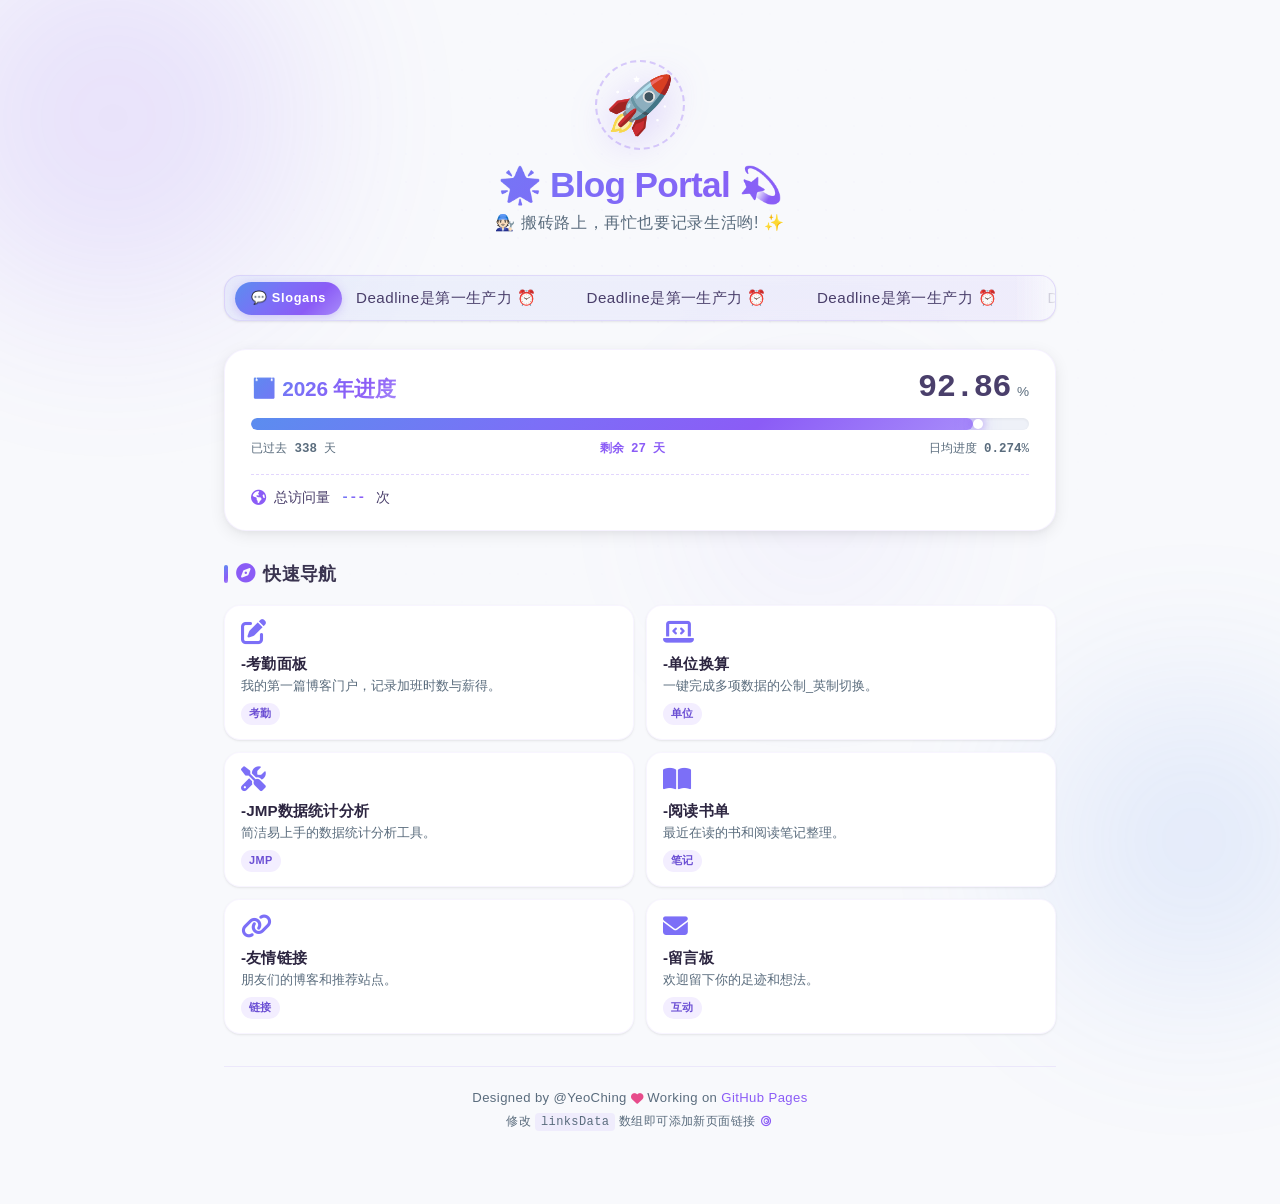
==== index.html @ 74955157 "更新 index.html" ====
<!DOCTYPE html>
<html lang="zh-CN">
<head>
    <meta charset="UTF-8">
    <meta name="viewport" content="width=device-width, initial-scale=1.0">
    <title>博客门户 - 打工人导航站</title>

    <!-- Font Awesome 6 -->
    <link rel="stylesheet" href="https://cdnjs.cloudflare.com/ajax/libs/font-awesome/6.5.1/css/all.min.css">

    <style>
        :root {
            --bg: #f8f9fc;
            --card-bg: #ffffff;
            --text: #2c3e50;
            --text-secondary: #5a6c7d;
            --blue: #5b8def;
            --purple: #8b5cf6;
            --blue-light: #e8f0fe;
            --purple-light: #f3eeff;
            --gradient: linear-gradient(135deg, #5b8def 0%, #7c6ff7 40%, #8b5cf6 70%, #a78bfa 100%);
            --gradient-h: linear-gradient(135deg, #4a7de0 0%, #6b5ef0 40%, #7b4de8 70%, #9370e8 100%);
            --gradient-subtle: linear-gradient(135deg, rgba(91, 141, 239, 0.08) 0%, rgba(139, 92, 246, 0.08) 100%);
            --shadow-sm: 0 1px 3px rgba(0, 0, 0, 0.06), 0 1px 2px rgba(0, 0, 0, 0.04);
            --shadow-md: 0 4px 16px rgba(0, 0, 0, 0.08), 0 2px 6px rgba(0, 0, 0, 0.04);
            --shadow-lg: 0 12px 32px rgba(0, 0, 0, 0.10), 0 4px 12px rgba(0, 0, 0, 0.05);
            --shadow-glow: 0 0 30px rgba(139, 92, 246, 0.25), 0 0 60px rgba(91, 141, 239, 0.12);
            --radius-sm: 10px;
            --radius: 16px;
            --radius-lg: 22px;
            --transition: 0.3s cubic-bezier(0.4, 0, 0.2, 1);
            --font-mono: 'SF Mono', 'Cascadia Code', 'Consolas', 'Monaco', 'Menlo', monospace;
        }

        * {
            margin: 0;
            padding: 0;
            box-sizing: border-box;
        }

        body {
            font-family: 'Inter', 'PingFang SC', 'Microsoft YaHei', 'Noto Sans SC', -apple-system, sans-serif;
            background: var(--bg);
            color: var(--text);
            line-height: 1.6;
            min-height: 100vh;
            overflow-x: hidden;
            position: relative;
            -webkit-font-smoothing: antialiased;
            -moz-osx-font-smoothing: grayscale;
        }

        /* 背景层 (保持不变) */
        .bg-grid {
            position: fixed;
            top: 0;
            left: 0;
            width: 100%;
            height: 100%;
            pointer-events: none;
            z-index: 0;
            opacity: 0.35;
            background-image:
                radial-gradient(circle, rgba(139, 92, 246, 0.06) 1px, transparent 1px);
            background-size: 28px 28px;
            mask-image: radial-gradient(ellipse 65% 55% at 50% 35%, black 30%, transparent 70%);
            -webkit-mask-image: radial-gradient(ellipse 65% 55% at 50% 35%, black 30%, transparent 70%);
        }
        .bg-orb {
            position: fixed;
            border-radius: 50%;
            pointer-events: none;
            z-index: 0;
            filter: blur(90px);
            opacity: 0.14;
            animation: orbFloat 14s ease-in-out infinite;
        }
        .bg-orb.orb-1 { width: 380px; height: 380px; background: #8b5cf6; top: -8%; left: -6%; animation-delay: 0s; animation-duration: 16s; }
        .bg-orb.orb-2 { width: 300px; height: 300px; background: #5b8def; bottom: -10%; right: -5%; animation-delay: -5s; animation-duration: 18s; }
        .bg-orb.orb-3 { width: 220px; height: 220px; background: #a78bfa; top: 45%; left: 55%; animation-delay: -9s; animation-duration: 13s; opacity: 0.09; }
        @keyframes orbFloat {
            0%, 100% { transform: translate(0, 0) scale(1); }
            25% { transform: translate(40px, -30px) scale(1.12); }
            50% { transform: translate(-20px, 25px) scale(0.92); }
            75% { transform: translate(-35px, -15px) scale(1.08); }
        }
        .floating-dots { position: fixed; top: 0; left: 0; width: 100%; height: 100%; pointer-events: none; z-index: 0; }
        .floating-dots .dot { position: absolute; border-radius: 50%; background: var(--purple); animation: dotDrift 20s linear infinite; opacity: 0; }
        .dot:nth-child(1) { width: 5px; height: 5px; left: 10%; top: 20%; animation-delay: 0s; animation-duration: 22s; background: #8b5cf6; }
        .dot:nth-child(2) { width: 3px; height: 3px; left: 25%; top: 60%; animation-delay: -5s; animation-duration: 19s; background: #5b8def; }
        .dot:nth-child(3) { width: 4px; height: 4px; left: 55%; top: 15%; animation-delay: -10s; animation-duration: 24s; background: #7c6ff7; }
        .dot:nth-child(4) { width: 6px; height: 6px; left: 70%; top: 70%; animation-delay: -3s; animation-duration: 21s; background: #a78bfa; }
        .dot:nth-child(5) { width: 3px; height: 3px; left: 40%; top: 35%; animation-delay: -14s; animation-duration: 26s; background: #5b8def; }
        .dot:nth-child(6) { width: 4px; height: 4px; left: 85%; top: 40%; animation-delay: -8s; animation-duration: 18s; background: #8b5cf6; }
        @keyframes dotDrift {
            0% { transform: translate(0, 0) scale(0); opacity: 0; }
            5% { opacity: 0.8; transform: translate(15px, -30px) scale(1); }
            15% { opacity: 1; transform: translate(50px, -80px) scale(1.4); }
            30% { opacity: 0.5; transform: translate(120px, -50px) scale(0.7); }
            50% { opacity: 0.15; transform: translate(80px, 30px) scale(0.3); }
            70% { opacity: 0; transform: translate(-30px, 60px) scale(0); }
            100% { transform: translate(0, 0) scale(0); opacity: 0; }
        }

        .main-container { position: relative; z-index: 1; max-width: 880px; margin: 0 auto; padding: 20px 24px 50px; }

        /* 头部 */
        .header { text-align: center; padding: 40px 20px 24px; position: relative; }
        .logo-wrap { display: inline-block; position: relative; margin-bottom: 14px; }
        .logo-emoji { font-size: 56px; display: block; animation: logoBounce 3s ease-in-out infinite; filter: drop-shadow(0 8px 20px rgba(139, 92, 246, 0.3)); cursor: default; user-select: none; }
        @keyframes logoBounce { 0%, 100% { transform: translateY(0); } 30% { transform: translateY(-14px); } 50% { transform: translateY(0); } 70% { transform: translateY(-7px); } 85% { transform: translateY(0); } }
        .logo-ring { position: absolute; top: 50%; left: 50%; transform: translate(-50%, -50%); width: 90px; height: 90px; border-radius: 50%; border: 2px dashed rgba(139, 92, 246, 0.3); animation: ringSpin 20s linear infinite; pointer-events: none; }
        @keyframes ringSpin { to { transform: translate(-50%, -50%) rotate(360deg); } }
        .site-title { font-size: 2.2rem; font-weight: 800; letter-spacing: -0.02em; background: var(--gradient); -webkit-background-clip: text; background-clip: text; -webkit-text-fill-color: transparent; margin-bottom: 4px; line-height: 1.2; }
        .site-subtitle { font-size: 1rem; color: var(--text-secondary); font-weight: 400; letter-spacing: 0.04em; }

        /* 滚动标语 */
        .marquee-banner { margin: 16px 0 28px; background: var(--gradient-subtle); border: 1px solid rgba(139, 92, 246, 0.15); border-radius: var(--radius); overflow: hidden; position: relative; height: 46px; display: flex; align-items: center; box-shadow: var(--shadow-sm); backdrop-filter: blur(4px); -webkit-backdrop-filter: blur(4px); }
        .marquee-label { flex-shrink: 0; background: var(--gradient); color: #fff; font-weight: 700; font-size: 0.8rem; padding: 6px 16px; border-radius: 20px; margin-left: 10px; letter-spacing: 0.05em; z-index: 2; white-space: nowrap; box-shadow: 0 2px 10px rgba(139, 92, 246, 0.3); }
        .marquee-track { flex: 1; overflow: hidden; position: relative; height: 100%; display: flex; align-items: center; margin-left: 14px; }
        .marquee-content { display: flex; white-space: nowrap; animation: marqueeScroll linear infinite; will-change: transform; font-weight: 500; color: #4a3f6b; font-size: 0.95rem; letter-spacing: 0.03em; padding-right: 40px; }
        .marquee-content span { display: inline-block; padding-right: 50px; }
        @keyframes marqueeScroll { 0% { transform: translateX(0); } 100% { transform: translateX(-50%); } }
        .marquee-track::after { content: ''; position: absolute; right: 0; top: 0; height: 100%; width: 40px; background: linear-gradient(to right, transparent, rgba(248, 249, 252, 0.9)); pointer-events: none; z-index: 1; }

        /* 进度条区域 */
        .progress-section { background: var(--card-bg); border-radius: var(--radius-lg); padding: 22px 26px; margin-bottom: 28px; box-shadow: var(--shadow-md); position: relative; overflow: hidden; border: 1px solid rgba(139, 92, 246, 0.08); transition: var(--transition); }
        .progress-section:hover { box-shadow: var(--shadow-lg), var(--shadow-glow); border-color: rgba(139, 92, 246, 0.2); }
        .progress-header { display: flex; justify-content: space-between; align-items: baseline; margin-bottom: 12px; flex-wrap: wrap; gap: 8px; }
        .progress-year { font-weight: 800; font-size: 1.3rem; background: var(--gradient); -webkit-background-clip: text; background-clip: text; -webkit-text-fill-color: transparent; letter-spacing: -0.01em; }
        .progress-stats { display: flex; align-items: baseline; gap: 6px; }
        .progress-percent { font-family: var(--font-mono); font-size: 2rem; font-weight: 700; color: #4a3f6b; letter-spacing: -0.02em; line-height: 1; }
        .progress-percent-sub { font-size: 0.85rem; color: var(--text-secondary); font-weight: 500; }
        .progress-bar-outer { width: 100%; height: 12px; background: #eef1f8; border-radius: 20px; overflow: hidden; position: relative; box-shadow: inset 0 1px 3px rgba(0, 0, 0, 0.06); }
        .progress-bar-inner { height: 100%; background: var(--gradient); border-radius: 20px; position: relative; transition: width 1.2s cubic-bezier(0.25, 0.8, 0.25, 1.2); box-shadow: 0 0 14px rgba(139, 92, 246, 0.35), 0 0 6px rgba(91, 141, 239, 0.25); }
        .progress-bar-inner::after { content: ''; position: absolute; top: 0; left: -60px; width: 50px; height: 100%; background: linear-gradient(90deg, transparent 0%, rgba(255,255,255,0.55) 40%, rgba(255,255,255,0.8) 50%, rgba(255,255,255,0.55) 60%, transparent 100%); animation: shimmer 2.4s ease-in-out infinite; border-radius: 20px; }
        @keyframes shimmer { 0% { left: -60px; } 100% { left: calc(100% + 20px); } }
        .progress-bar-outer::before { content: ''; position: absolute; top: 50%; transform: translateY(-50%); width: 10px; height: 10px; background: #fff; border-radius: 50%; z-index: 2; box-shadow: 0 0 10px rgba(139,92,246,0.7), 0 0 20px rgba(139,92,246,0.4); animation: dotPulse 2s ease-in-out infinite; left: var(--progress-pos, 32%); transition: left 1.2s cubic-bezier(0.25,0.8,0.25,1.2); }
        @keyframes dotPulse { 0%,100% { box-shadow: 0 0 10px rgba(139,92,246,0.6), 0 0 20px rgba(139,92,246,0.3); } 50% { box-shadow: 0 0 18px rgba(139,92,246,0.9), 0 0 35px rgba(91,141,239,0.55), 0 0 50px rgba(139,92,246,0.3); } }
        .progress-info { margin-top: 10px; display: flex; justify-content: space-between; font-size: 0.8rem; color: var(--text-secondary); flex-wrap: wrap; gap: 4px; }
        .progress-info span { font-family: var(--font-mono); font-size: 0.78rem; }
        .days-remaining { color: #8b5cf6; font-weight: 600; }

        /* 全局访问量显示 */
        .global-visits {
            margin-top: 14px;
            padding-top: 12px;
            border-top: 1px dashed rgba(139, 92, 246, 0.25);
            display: flex;
            align-items: center;
            gap: 8px;
            font-size: 0.85rem;
            color: #4a3f6b;
            font-weight: 500;
        }
        .global-visits i {
            color: #8b5cf6;
            font-size: 0.95rem;
        }
        .visits-number {
            font-family: var(--font-mono);
            font-weight: 700;
            background: var(--gradient);
            -webkit-background-clip: text;
            background-clip: text;
            -webkit-text-fill-color: transparent;
            margin: 0 3px;
        }

        /* 卡片网格 */
        .section-title { font-weight: 700; font-size: 1.15rem; margin-bottom: 16px; color: #3a3450; display: flex; align-items: center; gap: 8px; letter-spacing: 0.02em; }
        .section-title::before { content: ''; display: inline-block; width: 4px; height: 18px; background: var(--gradient); border-radius: 4px; }
        .section-title i { font-size: 1.05em; color: #8b5cf6; vertical-align: middle; transition: color 0.3s ease; }
        .cards-grid { display: grid; grid-template-columns: repeat(2, 1fr); gap: 12px; margin-bottom: 32px; }
        .link-card { display: block; background: var(--card-bg); border-radius: var(--radius); padding: 14px 16px; text-decoration: none; color: var(--text); box-shadow: var(--shadow-sm); border: 1px solid rgba(139, 92, 246, 0.06); transition: var(--transition); position: relative; overflow: hidden; cursor: pointer; -webkit-tap-highlight-color: transparent; outline: none; }
        .link-card::before { content: ''; position: absolute; top: 0; left: 0; right: 0; height: 3px; background: var(--gradient); opacity: 0; transition: opacity 0.35s ease; border-radius: 0 0 3px 3px; }
        .link-card:hover, .link-card:focus-visible { transform: translateY(-4px); box-shadow: var(--shadow-lg), 0 0 25px rgba(139, 92, 246, 0.12); border-color: rgba(139, 92, 246, 0.25); text-decoration: none; color: var(--text); }
        .link-card:hover::before, .link-card:focus-visible::before { opacity: 1; }
        .link-card:active { transform: scale(0.98); transition: 0.15s ease; }
        .card-icon { font-size: 1.55rem; margin-bottom: 8px; display: inline-block; transition: transform 0.3s ease, color 0.3s ease; transform-origin: center center; line-height: 1; color: #7c6ff7; }
        .link-card:hover .card-icon { transform: scale(1.08); color: #8b5cf6; }
        .link-card:active .card-icon { transform: scale(0.96); }
        .card-title { font-weight: 700; font-size: 0.95rem; margin-bottom: 4px; letter-spacing: 0.01em; color: #2c2540; line-height: 1.3; }
        .card-desc { font-size: 0.8rem; color: var(--text-secondary); line-height: 1.4; }
        .card-tag { display: inline-block; font-size: 0.68rem; font-weight: 600; padding: 2px 8px; border-radius: 20px; margin-top: 8px; letter-spacing: 0.04em; background: var(--purple-light); color: #6b4fd4; transition: var(--transition); }
        .link-card:hover .card-tag { background: #e8dffa; color: #5639c0; }
        .card-arrow { position: absolute; top: 12px; right: 12px; font-size: 1rem; opacity: 0; transform: translateX(-6px); transition: var(--transition); color: #8b5cf6; pointer-events: none; }
        .link-card:hover .card-arrow { opacity: 1; transform: translateX(0); }

        .add-link-hint { background: var(--gradient-subtle); border: 2px dashed rgba(139, 92, 246, 0.25); border-radius: var(--radius); padding: 20px 18px; text-align: center; color: var(--text-secondary); font-size: 0.9rem; display: flex; flex-direction: column; align-items: center; justify-content: center; gap: 8px; min-height: 140px; cursor: default; transition: var(--transition); }
        .add-link-hint:hover { border-color: rgba(139, 92, 246, 0.45); background: rgba(139, 92, 246, 0.04); }
        .add-link-hint .hint-icon { font-size: 2rem; color: #8b5cf6; opacity: 0.55; transition: opacity 0.3s ease; }
        .add-link-hint:hover .hint-icon { opacity: 0.8; }
        .add-link-hint code { background: rgba(139, 92, 246, 0.1); padding: 3px 8px; border-radius: 6px; font-size: 0.78rem; font-family: var(--font-mono); color: #6b4fd4; }

        .footer { text-align: center; padding: 20px; color: var(--text-secondary); font-size: 0.82rem; letter-spacing: 0.03em; border-top: 1px solid rgba(139, 92, 246, 0.1); margin-top: 10px; }
        .footer .heart { color: #e74c8b; display: inline-block; animation: heartBeat 1.5s ease-in-out infinite; }
        .footer .heart i { font-size: 0.95em; vertical-align: -0.05em; }
        @keyframes heartBeat { 0%,100% { transform: scale(1); } 15% { transform: scale(1.25); } 30% { transform: scale(1); } 45% { transform: scale(1.18); } 60% { transform: scale(1); } }
        .footer a { color: #8b5cf6; text-decoration: none; font-weight: 500; transition: var(--transition); }
        .footer a:hover { color: #5b8def; text-decoration: underline; }
        .footer .footer-hint-icon { color: #8b5cf6; font-size: 0.85em; margin: 0 2px; vertical-align: -0.05em; }

        @media (max-width: 640px) {
            .main-container { padding: 12px 14px 36px; }
            .header { padding: 24px 10px 16px; }
            .site-title { font-size: 1.6rem; }
            .site-subtitle { font-size: 0.85rem; }
            .logo-emoji { font-size: 42px; }
            .logo-ring { width: 66px; height: 66px; }
            .cards-grid { grid-template-columns: repeat(2, 1fr); gap: 8px; }
            .link-card { padding: 12px 10px; }
            .card-icon { font-size: 1.4rem; }
            .card-title { font-size: 0.88rem; }
            .card-desc { font-size: 0.76rem; }
            .card-arrow { top: 10px; right: 10px; }
            .progress-section { padding: 16px 14px; border-radius: var(--radius); }
            .progress-percent { font-size: 1.5rem; }
            .marquee-banner { height: 38px; margin: 10px 0 20px; border-radius: var(--radius-sm); }
            .marquee-label { font-size: 0.7rem; padding: 4px 10px; margin-left: 6px; }
            .marquee-content { font-size: 0.8rem; }
            .marquee-content span { padding-right: 30px; }
            .global-visits { font-size: 0.8rem; }
        }
        @media (max-width: 380px) {
            .progress-header { flex-direction: column; gap: 2px; }
            .progress-stats { align-self: flex-start; }
        }
        .link-card:focus-visible { outline: 3px solid rgba(139, 92, 246, 0.5); outline-offset: 3px; }
        @media print {
            .bg-grid, .bg-orb, .floating-dots, .marquee-banner, .progress-bar-outer::before, .progress-bar-inner::after { display: none !important; }
            body { background: #fff; }
            .link-card { break-inside: avoid; box-shadow: none; border: 1px solid #ddd; }
        }
    </style>
</head>
<body>
    <div class="bg-grid"></div>
    <div class="bg-orb orb-1"></div>
    <div class="bg-orb orb-2"></div>
    <div class="bg-orb orb-3"></div>
    <div class="floating-dots">
        <span class="dot"></span><span class="dot"></span><span class="dot"></span>
        <span class="dot"></span><span class="dot"></span><span class="dot"></span>
    </div>

    <div class="main-container">
        <header class="header">
            <div class="logo-wrap">
                <span class="logo-emoji" title="打工人门户">🚀</span>
                <div class="logo-ring"></div>
            </div>
            <h1 class="site-title">🌟 Blog Portal 💫</h1>
            <p class="site-subtitle">🧑🏻‍🔧 搬砖路上，再忙也要记录生活哟! ✨</p>
        </header>

        <div class="marquee-banner" id="marqueeBanner">
            <span class="marquee-label">💬 Slogans</span>
            <div class="marquee-track">
                <div class="marquee-content" id="marqueeContent"></div>
            </div>
        </div>

        <section class="progress-section" id="progressSection">
            <div class="progress-header">
                <span class="progress-year">📅 2026 年进度 </span>
                <div class="progress-stats">
                    <span class="progress-percent" id="progressPercent">--</span>
                    <span class="progress-percent-sub">%</span>
                </div>
            </div>
            <div class="progress-bar-outer" id="progressBarOuter">
                <div class="progress-bar-inner" id="progressBarInner" style="width: 0%;"></div>
            </div>
            <div class="progress-info">
                <span>已过去 <strong id="daysElapsed">--</strong> 天</span>
                <span class="days-remaining">剩余 <strong id="daysRemaining">--</strong> 天</span>
                <span>日均进度 <strong id="dailyAvg">--</strong>%</span>
            </div>
            <!-- 🌐 总访问量显示区域 -->
            <div class="global-visits">
                <i class="fa-solid fa-earth-americas"></i>
                <span>总访问量</span>
                <span class="visits-number" id="globalVisitsCount">---</span>
                <span>次</span>
            </div>
        </section>

        <section>
            <h2 class="section-title"><i class="fa-solid fa-compass"></i> 快速导航</h2>
            <div class="cards-grid" id="cardsGrid"></div>
        </section>

        <footer class="footer">
            <p>Designed by @YeoChing <span class="heart"><i class="fa-solid fa-heart"></i></span> Working on
                <a href="https://pages.github.com" target="_blank" rel="noopener">GitHub Pages</a>
            </p>
            <p style="font-size:0.75rem;margin-top:4px;">修改 <code style="background:rgba(139,92,246,0.08);padding:2px 6px;border-radius:4px;">linksData</code> 数组即可添加新页面链接 <i class="fa-solid fa-bullseye footer-hint-icon"></i></p>
        </footer>
    </div>

    <script>
        (function() {
            // ========== 全局总访问量计数器配置（使用 counterapi.dev） ==========
            const COUNTER_NAMESPACE = 'yeochin6.blog';  // 你的唯一命名空间
            const COUNTER_KEY = 'total_visits';         // 总访问量 key

            // ========== 链接数据 ==========
            const linksData = [
                { title: '-考勤面板', url: 'Over_Time.html', desc: '我的第一篇博客门户，记录加班时数与薪得。', icon: 'fa-solid fa-pen-to-square', tag: '考勤' },
                { title: '-单位换算', url: 'Unit_Trans.html', desc: '一键完成多项数据的公制_英制切换。', icon: 'fa-solid fa-laptop-code', tag: '单位' },
                { title: '-JMP数据统计分析', url: 'JMP_Pro.html', desc: '简洁易上手的数据统计分析工具。', icon: 'fa-solid fa-screwdriver-wrench', tag: 'JMP' },
                { title: '-阅读书单', url: 'reading.html', desc: '最近在读的书和阅读笔记整理。', icon: 'fa-solid fa-book-open', tag: '笔记' },
                { title: '-友情链接', url: 'friends.html', desc: '朋友们的博客和推荐站点。', icon: 'fa-solid fa-link', tag: '链接' },
                { title: '-留言板', url: 'guestbook.html', desc: '欢迎留下你的足迹和想法。', icon: 'fa-solid fa-envelope', tag: '互动' },
            ];

            const slogans = [
                '今天睡地板，明天当老板。',
                '拼一次，富三代，拼命才能不失败！💨',
                '想成功，先发疯，不顾一切向钱冲！🏃',
                '今日搬砖不狠，明天地位不稳 💪',
                '代码敲得响，工资涨得慢 📉 — 那也得敲！',
                '白天写Bug，晚上修Bug，第二天继续写Bug 🔄',
                '摸鱼是一种生活态度 🐟 但别被老板发现！',
                '只要我敲得够快，Bug就追不上我 ⚡',
                '打工人，打工魂，打工都是人上人 ✨',
                '生命不息，搬砖不止 🧱',
                '需求改了一百遍，我待需求如初恋 💔',
                '今天也是元气满满的打工人！☀️（骗自己的）',
                '咖啡续命，代码续梦 ☕',
                '我不是在写代码，我是在创造世界 🌍',
                ' Deadline是第一生产力 ⏰',
                '键盘敲烂，工资过万 💰（希望如此）',
                ' Git commit -m "又是打工的一天"',
                '世界上本没有Bug，写的人多了就有了 🐛',
                '卷不动了，开摆！🛋️ …算了还是再卷一会儿',
                ' Ctrl+C、Ctrl+V 高级工程师 📋',
                '我和成功之间，只差一个不报错的项目 🎯',
                '周一到周五：生存；周末：生活 🌈',
                '熬夜写代码的人，运气不会太差 🌙',
                '老板画的饼，我一口都吃不下 🥞',
                '需求评审一时爽，代码重构火葬场 🔥',
                '今天你debug了吗？🐞',
                '代码和人，有一个能跑就行 🏃',
                '打工人终将崛起！🚀',
            ];

            function getRandomSlogan() {
                const storageKey = 'blog_portal_last_slogan_index';
                const lastIndex = parseInt(localStorage.getItem(storageKey), 10);
                let newIndex;
                if (slogans.length === 1) {
                    newIndex = 0;
                } else {
                    do {
                        newIndex = Math.floor(Math.random() * slogans.length);
                    } while (newIndex === lastIndex && slogans.length > 1);
                }
                localStorage.setItem(storageKey, newIndex);
                return slogans[newIndex];
            }

            function renderMarquee() {
                const slogan = getRandomSlogan();
                const marqueeContent = document.getElementById('marqueeContent');
                const repeatCount = 8;
                const spans = [];
                for (let i = 0; i < repeatCount; i++) {
                    spans.push(`<span>${slogan}</span>`);
                }
                marqueeContent.innerHTML = spans.join('');
                const charCount = slogan.length;
                const baseSpeed = charCount * 1.8 + 15;
                marqueeContent.style.animationDuration = baseSpeed + 's';
            }

            function updateProgress() {
                const now = new Date();
                const year = now.getFullYear();
                const startOfYear = new Date(year, 0, 1);
                const endOfYear = new Date(year + 1, 0, 1);
                const totalMs = endOfYear - startOfYear;
                const elapsedMs = now - startOfYear;
                const progressPercent = Math.min(100, Math.max(0, (elapsedMs / totalMs) * 100));

                const isLeap = (year % 4 === 0 && year % 100 !== 0) || (year % 400 === 0);
                const totalDays = isLeap ? 366 : 365;
                const dayOfYear = Math.floor(elapsedMs / (1000 * 60 * 60 * 24));
                const daysRemaining = totalDays - dayOfYear;
                const dailyAvg = (100 / totalDays).toFixed(3);

                document.getElementById('progressPercent').textContent = progressPercent.toFixed(2);
                document.getElementById('daysElapsed').textContent = dayOfYear;
                document.getElementById('daysRemaining').textContent = daysRemaining;
                document.getElementById('dailyAvg').textContent = dailyAvg;

                const progressBarInner = document.getElementById('progressBarInner');
                setTimeout(() => { progressBarInner.style.width = progressPercent + '%'; }, 200);
                const progressBarOuter = document.getElementById('progressBarOuter');
                progressBarOuter.style.setProperty('--progress-pos', progressPercent + '%');
                document.querySelector('.progress-year').textContent = '📅 ' + year + ' 年进度 ';
            }

            // 获取并更新总访问量（通过 counterapi.dev）
            async function fetchGlobalVisits() {
                const countEl = document.getElementById('globalVisitsCount');
                try {
                    const response = await fetch(
                        `https://api.counterapi.dev/v1/${COUNTER_NAMESPACE}/${COUNTER_KEY}/up`
                    );
                    if (!response.ok) throw new Error('计数服务暂时不可用');
                    const data = await response.json();
                    if (data && data.value !== undefined) {
                        countEl.textContent = data.value.toLocaleString();
                    } else {
                        countEl.textContent = '---';
                    }
                } catch (error) {
                    console.warn('总访问量获取失败:', error);
                    countEl.textContent = '---';
                }
            }

            function renderCards() {
                const grid = document.getElementById('cardsGrid');
                if (linksData.length === 0) {
                    grid.innerHTML = `
                        <div class="add-link-hint">
                            <span class="hint-icon"><i class="fa-solid fa-clipboard-list"></i></span>
                            <span>还没有添加链接</span>
                            <span>在 <code>linksData</code> 数组中添加你的HTML页面吧！</span>
                        </div>`;
                    return;
                }
                const cardsHTML = linksData.map(link => {
                    const iconClass = link.icon || 'fa-solid fa-file';
                    const tagHTML = link.tag ? `<span class="card-tag">${link.tag}</span>` : '';
                    return `
                        <a href="${link.url}" class="link-card" title="跳转到：${link.title}">
                            <span class="card-arrow">→</span>
                            <span class="card-icon"><i class="${iconClass}"></i></span>
                            <div class="card-title">${link.title}</div>
                            <div class="card-desc">${link.desc || ''}</div>
                            ${tagHTML}
                        </a>`;
                }).join('');
                grid.innerHTML = cardsHTML;
            }

            function init() {
                renderMarquee();
                updateProgress();
                renderCards();
                fetchGlobalVisits();  // 启动总访问量计数
                setInterval(updateProgress, 60000);
            }

            if (document.readyState === 'loading') {
                document.addEventListener('DOMContentLoaded', init);
            } else {
                init();
            }

            console.log('%c🚀 打工人博客门户已就绪 %c| %c' + new Date().toLocaleString(),
                'font-size:1.2em;font-weight:bold;color:#8b5cf6;', '', 'color:#5a6c7d;');
            console.log('%c💡 提示：编辑 linksData 数组即可添加新的HTML链接', 'color:#5b8def;font-weight:500;');
        })();
    </script>
</body>
</html>
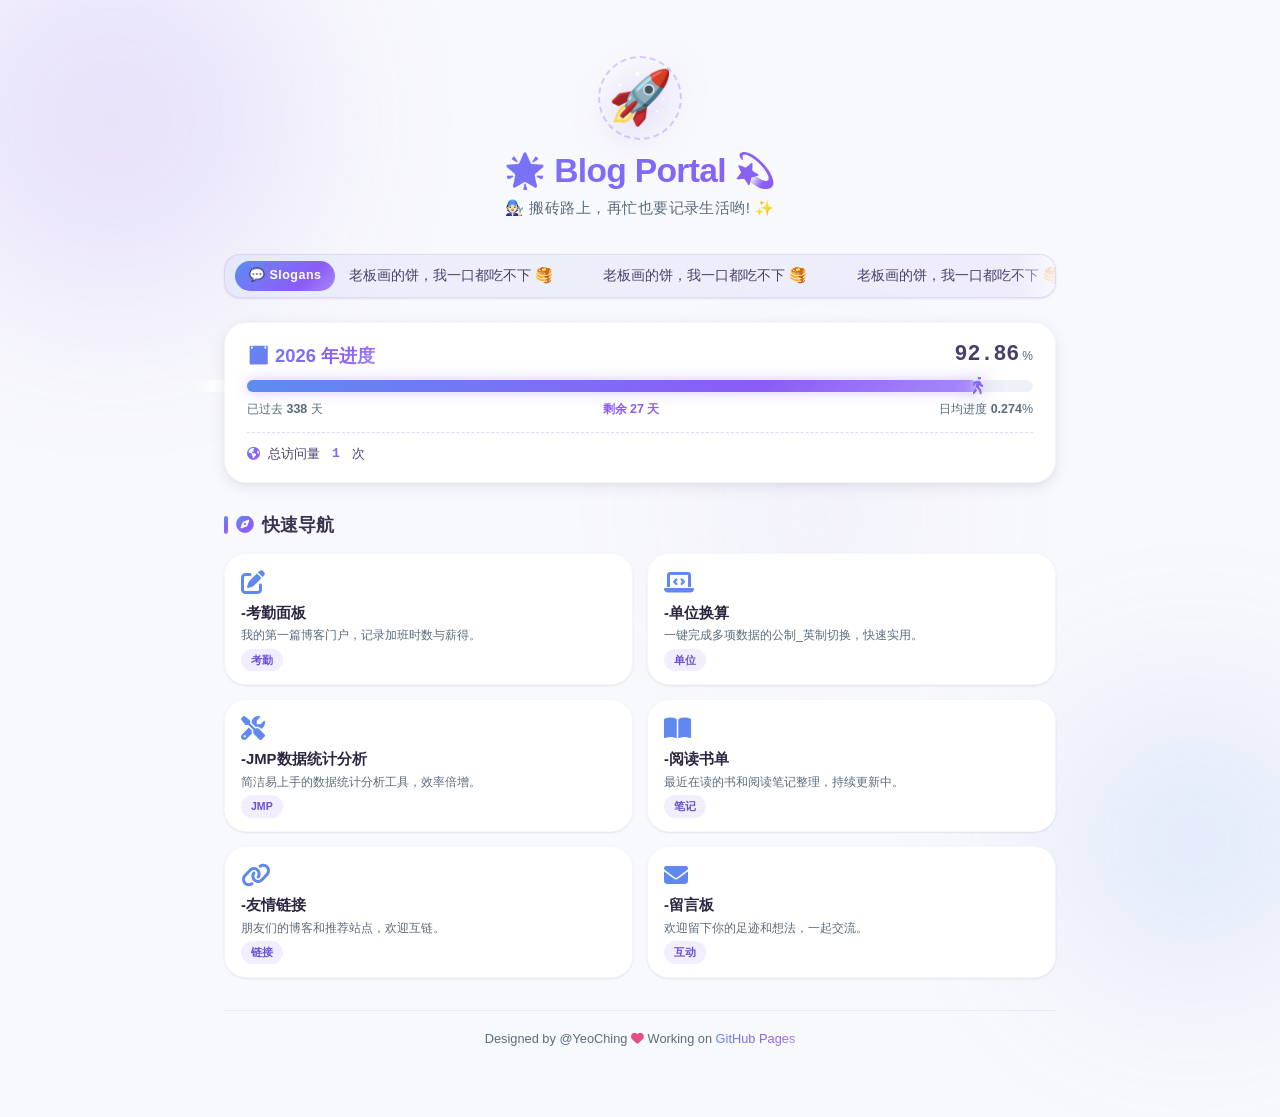
==== commit a846defa: "更新 index.html" ====
--- a/index.html
+++ b/index.html
@@ -2,10 +2,8 @@
 <html lang="zh-CN">
 <head>
     <meta charset="UTF-8">
-    <meta name="viewport" content="width=device-width, initial-scale=1.0">
-    <title>博客门户 - 打工人导航站</title>
-
-    <!-- Font Awesome 6 -->
+    <meta name="viewport" content="width=device-width, initial-scale=1.0, user-scalable=yes">
+    <title>博客门户 · 打工人导航站</title>
     <link rel="stylesheet" href="https://cdnjs.cloudflare.com/ajax/libs/font-awesome/6.5.1/css/all.min.css">
 
     <style>
@@ -47,10 +45,8 @@
             overflow-x: hidden;
             position: relative;
             -webkit-font-smoothing: antialiased;
-            -moz-osx-font-smoothing: grayscale;
-        }
-
-        /* 背景层 (保持不变) */
+        }
+
         .bg-grid {
             position: fixed;
             top: 0;
@@ -60,8 +56,7 @@
             pointer-events: none;
             z-index: 0;
             opacity: 0.35;
-            background-image:
-                radial-gradient(circle, rgba(139, 92, 246, 0.06) 1px, transparent 1px);
+            background-image: radial-gradient(circle, rgba(139, 92, 246, 0.06) 1px, transparent 1px);
             background-size: 28px 28px;
             mask-image: radial-gradient(ellipse 65% 55% at 50% 35%, black 30%, transparent 70%);
             -webkit-mask-image: radial-gradient(ellipse 65% 55% at 50% 35%, black 30%, transparent 70%);
@@ -75,88 +70,434 @@
             opacity: 0.14;
             animation: orbFloat 14s ease-in-out infinite;
         }
-        .bg-orb.orb-1 { width: 380px; height: 380px; background: #8b5cf6; top: -8%; left: -6%; animation-delay: 0s; animation-duration: 16s; }
-        .bg-orb.orb-2 { width: 300px; height: 300px; background: #5b8def; bottom: -10%; right: -5%; animation-delay: -5s; animation-duration: 18s; }
-        .bg-orb.orb-3 { width: 220px; height: 220px; background: #a78bfa; top: 45%; left: 55%; animation-delay: -9s; animation-duration: 13s; opacity: 0.09; }
+        .bg-orb.orb-1 {
+            width: 380px;
+            height: 380px;
+            background: #8b5cf6;
+            top: -8%;
+            left: -6%;
+            animation-delay: 0s;
+            animation-duration: 16s;
+        }
+        .bg-orb.orb-2 {
+            width: 300px;
+            height: 300px;
+            background: #5b8def;
+            bottom: -10%;
+            right: -5%;
+            animation-delay: -5s;
+            animation-duration: 18s;
+        }
+        .bg-orb.orb-3 {
+            width: 220px;
+            height: 220px;
+            background: #a78bfa;
+            top: 45%;
+            left: 55%;
+            animation-delay: -9s;
+            animation-duration: 13s;
+            opacity: 0.09;
+        }
         @keyframes orbFloat {
-            0%, 100% { transform: translate(0, 0) scale(1); }
-            25% { transform: translate(40px, -30px) scale(1.12); }
-            50% { transform: translate(-20px, 25px) scale(0.92); }
-            75% { transform: translate(-35px, -15px) scale(1.08); }
-        }
-        .floating-dots { position: fixed; top: 0; left: 0; width: 100%; height: 100%; pointer-events: none; z-index: 0; }
-        .floating-dots .dot { position: absolute; border-radius: 50%; background: var(--purple); animation: dotDrift 20s linear infinite; opacity: 0; }
-        .dot:nth-child(1) { width: 5px; height: 5px; left: 10%; top: 20%; animation-delay: 0s; animation-duration: 22s; background: #8b5cf6; }
-        .dot:nth-child(2) { width: 3px; height: 3px; left: 25%; top: 60%; animation-delay: -5s; animation-duration: 19s; background: #5b8def; }
-        .dot:nth-child(3) { width: 4px; height: 4px; left: 55%; top: 15%; animation-delay: -10s; animation-duration: 24s; background: #7c6ff7; }
-        .dot:nth-child(4) { width: 6px; height: 6px; left: 70%; top: 70%; animation-delay: -3s; animation-duration: 21s; background: #a78bfa; }
-        .dot:nth-child(5) { width: 3px; height: 3px; left: 40%; top: 35%; animation-delay: -14s; animation-duration: 26s; background: #5b8def; }
-        .dot:nth-child(6) { width: 4px; height: 4px; left: 85%; top: 40%; animation-delay: -8s; animation-duration: 18s; background: #8b5cf6; }
+            0%,
+            100% {
+                transform: translate(0, 0) scale(1);
+            }
+            25% {
+                transform: translate(40px, -30px) scale(1.12);
+            }
+            50% {
+                transform: translate(-20px, 25px) scale(0.92);
+            }
+            75% {
+                transform: translate(-35px, -15px) scale(1.08);
+            }
+        }
+        .floating-dots {
+            position: fixed;
+            top: 0;
+            left: 0;
+            width: 100%;
+            height: 100%;
+            pointer-events: none;
+            z-index: 0;
+        }
+        .floating-dots .dot {
+            position: absolute;
+            border-radius: 50%;
+            background: var(--purple);
+            animation: dotDrift 20s linear infinite;
+            opacity: 0;
+        }
+        .dot:nth-child(1) {
+            width: 5px;
+            height: 5px;
+            left: 10%;
+            top: 20%;
+            animation-delay: 0s;
+            animation-duration: 22s;
+            background: #8b5cf6;
+        }
+        .dot:nth-child(2) {
+            width: 3px;
+            height: 3px;
+            left: 25%;
+            top: 60%;
+            animation-delay: -5s;
+            animation-duration: 19s;
+            background: #5b8def;
+        }
+        .dot:nth-child(3) {
+            width: 4px;
+            height: 4px;
+            left: 55%;
+            top: 15%;
+            animation-delay: -10s;
+            animation-duration: 24s;
+            background: #7c6ff7;
+        }
+        .dot:nth-child(4) {
+            width: 6px;
+            height: 6px;
+            left: 70%;
+            top: 70%;
+            animation-delay: -3s;
+            animation-duration: 21s;
+            background: #a78bfa;
+        }
+        .dot:nth-child(5) {
+            width: 3px;
+            height: 3px;
+            left: 40%;
+            top: 35%;
+            animation-delay: -14s;
+            animation-duration: 26s;
+            background: #5b8def;
+        }
+        .dot:nth-child(6) {
+            width: 4px;
+            height: 4px;
+            left: 85%;
+            top: 40%;
+            animation-delay: -8s;
+            animation-duration: 18s;
+            background: #8b5cf6;
+        }
         @keyframes dotDrift {
-            0% { transform: translate(0, 0) scale(0); opacity: 0; }
-            5% { opacity: 0.8; transform: translate(15px, -30px) scale(1); }
-            15% { opacity: 1; transform: translate(50px, -80px) scale(1.4); }
-            30% { opacity: 0.5; transform: translate(120px, -50px) scale(0.7); }
-            50% { opacity: 0.15; transform: translate(80px, 30px) scale(0.3); }
-            70% { opacity: 0; transform: translate(-30px, 60px) scale(0); }
-            100% { transform: translate(0, 0) scale(0); opacity: 0; }
-        }
-
-        .main-container { position: relative; z-index: 1; max-width: 880px; margin: 0 auto; padding: 20px 24px 50px; }
-
-        /* 头部 */
-        .header { text-align: center; padding: 40px 20px 24px; position: relative; }
-        .logo-wrap { display: inline-block; position: relative; margin-bottom: 14px; }
-        .logo-emoji { font-size: 56px; display: block; animation: logoBounce 3s ease-in-out infinite; filter: drop-shadow(0 8px 20px rgba(139, 92, 246, 0.3)); cursor: default; user-select: none; }
-        @keyframes logoBounce { 0%, 100% { transform: translateY(0); } 30% { transform: translateY(-14px); } 50% { transform: translateY(0); } 70% { transform: translateY(-7px); } 85% { transform: translateY(0); } }
-        .logo-ring { position: absolute; top: 50%; left: 50%; transform: translate(-50%, -50%); width: 90px; height: 90px; border-radius: 50%; border: 2px dashed rgba(139, 92, 246, 0.3); animation: ringSpin 20s linear infinite; pointer-events: none; }
-        @keyframes ringSpin { to { transform: translate(-50%, -50%) rotate(360deg); } }
-        .site-title { font-size: 2.2rem; font-weight: 800; letter-spacing: -0.02em; background: var(--gradient); -webkit-background-clip: text; background-clip: text; -webkit-text-fill-color: transparent; margin-bottom: 4px; line-height: 1.2; }
-        .site-subtitle { font-size: 1rem; color: var(--text-secondary); font-weight: 400; letter-spacing: 0.04em; }
-
-        /* 滚动标语 */
-        .marquee-banner { margin: 16px 0 28px; background: var(--gradient-subtle); border: 1px solid rgba(139, 92, 246, 0.15); border-radius: var(--radius); overflow: hidden; position: relative; height: 46px; display: flex; align-items: center; box-shadow: var(--shadow-sm); backdrop-filter: blur(4px); -webkit-backdrop-filter: blur(4px); }
-        .marquee-label { flex-shrink: 0; background: var(--gradient); color: #fff; font-weight: 700; font-size: 0.8rem; padding: 6px 16px; border-radius: 20px; margin-left: 10px; letter-spacing: 0.05em; z-index: 2; white-space: nowrap; box-shadow: 0 2px 10px rgba(139, 92, 246, 0.3); }
-        .marquee-track { flex: 1; overflow: hidden; position: relative; height: 100%; display: flex; align-items: center; margin-left: 14px; }
-        .marquee-content { display: flex; white-space: nowrap; animation: marqueeScroll linear infinite; will-change: transform; font-weight: 500; color: #4a3f6b; font-size: 0.95rem; letter-spacing: 0.03em; padding-right: 40px; }
-        .marquee-content span { display: inline-block; padding-right: 50px; }
-        @keyframes marqueeScroll { 0% { transform: translateX(0); } 100% { transform: translateX(-50%); } }
-        .marquee-track::after { content: ''; position: absolute; right: 0; top: 0; height: 100%; width: 40px; background: linear-gradient(to right, transparent, rgba(248, 249, 252, 0.9)); pointer-events: none; z-index: 1; }
-
-        /* 进度条区域 */
-        .progress-section { background: var(--card-bg); border-radius: var(--radius-lg); padding: 22px 26px; margin-bottom: 28px; box-shadow: var(--shadow-md); position: relative; overflow: hidden; border: 1px solid rgba(139, 92, 246, 0.08); transition: var(--transition); }
-        .progress-section:hover { box-shadow: var(--shadow-lg), var(--shadow-glow); border-color: rgba(139, 92, 246, 0.2); }
-        .progress-header { display: flex; justify-content: space-between; align-items: baseline; margin-bottom: 12px; flex-wrap: wrap; gap: 8px; }
-        .progress-year { font-weight: 800; font-size: 1.3rem; background: var(--gradient); -webkit-background-clip: text; background-clip: text; -webkit-text-fill-color: transparent; letter-spacing: -0.01em; }
-        .progress-stats { display: flex; align-items: baseline; gap: 6px; }
-        .progress-percent { font-family: var(--font-mono); font-size: 2rem; font-weight: 700; color: #4a3f6b; letter-spacing: -0.02em; line-height: 1; }
-        .progress-percent-sub { font-size: 0.85rem; color: var(--text-secondary); font-weight: 500; }
-        .progress-bar-outer { width: 100%; height: 12px; background: #eef1f8; border-radius: 20px; overflow: hidden; position: relative; box-shadow: inset 0 1px 3px rgba(0, 0, 0, 0.06); }
-        .progress-bar-inner { height: 100%; background: var(--gradient); border-radius: 20px; position: relative; transition: width 1.2s cubic-bezier(0.25, 0.8, 0.25, 1.2); box-shadow: 0 0 14px rgba(139, 92, 246, 0.35), 0 0 6px rgba(91, 141, 239, 0.25); }
-        .progress-bar-inner::after { content: ''; position: absolute; top: 0; left: -60px; width: 50px; height: 100%; background: linear-gradient(90deg, transparent 0%, rgba(255,255,255,0.55) 40%, rgba(255,255,255,0.8) 50%, rgba(255,255,255,0.55) 60%, transparent 100%); animation: shimmer 2.4s ease-in-out infinite; border-radius: 20px; }
-        @keyframes shimmer { 0% { left: -60px; } 100% { left: calc(100% + 20px); } }
-        .progress-bar-outer::before { content: ''; position: absolute; top: 50%; transform: translateY(-50%); width: 10px; height: 10px; background: #fff; border-radius: 50%; z-index: 2; box-shadow: 0 0 10px rgba(139,92,246,0.7), 0 0 20px rgba(139,92,246,0.4); animation: dotPulse 2s ease-in-out infinite; left: var(--progress-pos, 32%); transition: left 1.2s cubic-bezier(0.25,0.8,0.25,1.2); }
-        @keyframes dotPulse { 0%,100% { box-shadow: 0 0 10px rgba(139,92,246,0.6), 0 0 20px rgba(139,92,246,0.3); } 50% { box-shadow: 0 0 18px rgba(139,92,246,0.9), 0 0 35px rgba(91,141,239,0.55), 0 0 50px rgba(139,92,246,0.3); } }
-        .progress-info { margin-top: 10px; display: flex; justify-content: space-between; font-size: 0.8rem; color: var(--text-secondary); flex-wrap: wrap; gap: 4px; }
-        .progress-info span { font-family: var(--font-mono); font-size: 0.78rem; }
-        .days-remaining { color: #8b5cf6; font-weight: 600; }
-
-        /* 全局访问量显示 */
+            0% {
+                transform: translate(0, 0) scale(0);
+                opacity: 0;
+            }
+            5% {
+                opacity: 0.8;
+                transform: translate(15px, -30px) scale(1);
+            }
+            15% {
+                opacity: 1;
+                transform: translate(50px, -80px) scale(1.4);
+            }
+            30% {
+                opacity: 0.5;
+                transform: translate(120px, -50px) scale(0.7);
+            }
+            50% {
+                opacity: 0.15;
+                transform: translate(80px, 30px) scale(0.3);
+            }
+            70% {
+                opacity: 0;
+                transform: translate(-30px, 60px) scale(0);
+            }
+            100% {
+                transform: translate(0, 0) scale(0);
+                opacity: 0;
+            }
+        }
+
+        .main-container {
+            position: relative;
+            z-index: 1;
+            max-width: 880px;
+            margin: 0 auto;
+            padding: 20px 24px 50px;
+        }
+
+        .header {
+            text-align: center;
+            padding: 36px 20px 20px;
+            position: relative;
+        }
+        .logo-wrap {
+            display: inline-block;
+            position: relative;
+            margin-bottom: 12px;
+            cursor: pointer;
+        }
+        .logo-emoji {
+            font-size: 52px;
+            display: block;
+            animation: logoBounce 3s ease-in-out infinite;
+            filter: drop-shadow(0 8px 20px rgba(139, 92, 246, 0.3));
+            user-select: none;
+            transition: transform 0.1s ease;
+        }
+        .logo-emoji:active {
+            transform: scale(0.96);
+        }
+        @keyframes logoBounce {
+            0%,
+            100% {
+                transform: translateY(0);
+            }
+            30% {
+                transform: translateY(-14px);
+            }
+            50% {
+                transform: translateY(0);
+            }
+            70% {
+                transform: translateY(-7px);
+            }
+            85% {
+                transform: translateY(0);
+            }
+        }
+        .logo-ring {
+            position: absolute;
+            top: 50%;
+            left: 50%;
+            transform: translate(-50%, -50%);
+            width: 84px;
+            height: 84px;
+            border-radius: 50%;
+            border: 2px dashed rgba(139, 92, 246, 0.3);
+            animation: ringSpin 20s linear infinite;
+            pointer-events: none;
+        }
+        @keyframes ringSpin {
+            to {
+                transform: translate(-50%, -50%) rotate(360deg);
+            }
+        }
+        .site-title {
+            font-size: 2.1rem;
+            font-weight: 800;
+            letter-spacing: -0.02em;
+            background: var(--gradient);
+            -webkit-background-clip: text;
+            background-clip: text;
+            -webkit-text-fill-color: transparent;
+            margin-bottom: 4px;
+            line-height: 1.2;
+        }
+        .site-subtitle {
+            font-size: 0.95rem;
+            color: var(--text-secondary);
+            font-weight: 400;
+            letter-spacing: 0.03em;
+        }
+
+        .marquee-banner {
+            margin: 14px 0 24px;
+            background: var(--gradient-subtle);
+            border: 1px solid rgba(139, 92, 246, 0.15);
+            border-radius: var(--radius);
+            overflow: hidden;
+            position: relative;
+            height: 44px;
+            display: flex;
+            align-items: center;
+            box-shadow: var(--shadow-sm);
+        }
+        .marquee-label {
+            flex-shrink: 0;
+            background: var(--gradient);
+            color: #fff;
+            font-weight: 700;
+            font-size: 0.78rem;
+            padding: 5px 14px;
+            border-radius: 20px;
+            margin-left: 10px;
+            letter-spacing: 0.04em;
+            z-index: 2;
+            white-space: nowrap;
+        }
+        .marquee-track {
+            flex: 1;
+            overflow: hidden;
+            position: relative;
+            height: 100%;
+            display: flex;
+            align-items: center;
+            margin-left: 14px;
+        }
+        .marquee-content {
+            display: flex;
+            white-space: nowrap;
+            animation: marqueeScroll linear infinite;
+            will-change: transform;
+            font-weight: 500;
+            color: #4a3f6b;
+            font-size: 0.9rem;
+            padding-right: 40px;
+        }
+        .marquee-content span {
+            display: inline-block;
+            padding-right: 50px;
+        }
+        @keyframes marqueeScroll {
+            0% {
+                transform: translateX(0);
+            }
+            100% {
+                transform: translateX(-50%);
+            }
+        }
+        .marquee-track::after {
+            content: '';
+            position: absolute;
+            right: 0;
+            top: 0;
+            height: 100%;
+            width: 40px;
+            background: linear-gradient(to right, transparent, rgba(248, 249, 252, 0.9));
+            pointer-events: none;
+            z-index: 1;
+        }
+
+        /* 进度卡片 - 紧凑版 (百分比已放置右上角) */
+        .progress-section {
+            background: var(--card-bg);
+            border-radius: var(--radius-lg);
+            padding: 18px 22px;
+            margin-bottom: 28px;
+            box-shadow: var(--shadow-md);
+            border: 1px solid rgba(139, 92, 246, 0.08);
+            transition: var(--transition);
+        }
+        .progress-section:hover {
+            box-shadow: var(--shadow-lg), var(--shadow-glow);
+            border-color: rgba(139, 92, 246, 0.2);
+        }
+        .progress-header {
+            display: flex;
+            justify-content: space-between;
+            align-items: center;
+            margin-bottom: 10px;
+            flex-wrap: wrap;
+            gap: 8px;
+        }
+        .progress-year {
+            font-weight: 800;
+            font-size: 1.15rem;
+            background: var(--gradient);
+            -webkit-background-clip: text;
+            background-clip: text;
+            -webkit-text-fill-color: transparent;
+        }
+        .progress-stats {
+            display: flex;
+            align-items: baseline;
+            gap: 3px;
+            flex-shrink: 0;
+        }
+        .progress-percent {
+            font-family: var(--font-mono);
+            font-size: 1.35rem;
+            font-weight: 700;
+            color: #4a3f6b;
+            line-height: 1;
+        }
+        .progress-percent-sub {
+            font-size: 0.75rem;
+            color: var(--text-secondary);
+            font-weight: 500;
+        }
+        .progress-bar-outer {
+            width: 100%;
+            height: 12px;
+            background: #eef1f8;
+            border-radius: 20px;
+            overflow: visible;
+            position: relative;
+        }
+        .progress-bar-inner {
+            height: 100%;
+            background: var(--gradient);
+            border-radius: 20px;
+            width: 0%;
+            transition: width 1.2s cubic-bezier(0.25, 0.8, 0.25, 1.2);
+            box-shadow: 0 0 14px rgba(139, 92, 246, 0.35);
+            position: relative;
+            overflow: visible;
+        }
+        .progress-bar-inner::after {
+            content: '';
+            position: absolute;
+            top: 0;
+            left: -60px;
+            width: 50px;
+            height: 100%;
+            background: linear-gradient(90deg, transparent 0%, rgba(255, 255, 255, 0.55) 40%, rgba(255, 255, 255, 0.8) 50%, rgba(255, 255, 255, 0.55) 60%, transparent 100%);
+            animation: shimmer 2.4s ease-in-out infinite;
+        }
+        @keyframes shimmer {
+            0% {
+                left: -60px;
+            }
+            100% {
+                left: calc(100% + 20px);
+            }
+        }
+        /* 进度条末端人形图标 (增强可见性) */
+        .progress-person {
+            position: absolute;
+            right: -1px;
+            top: 50%;
+            transform: translate(50%, -50%);
+            font-size: 18px;
+            z-index: 3;
+            pointer-events: none;
+            background: var(--gradient);
+            -webkit-background-clip: text;
+            background-clip: text;
+            -webkit-text-fill-color: transparent;
+            filter: drop-shadow(0 0 10px rgba(139, 92, 246, 0.9)) drop-shadow(0 0 4px rgba(255, 255, 255, 0.85));
+            line-height: 1;
+            transition: inherit;
+        }
+        .progress-info {
+            margin-top: 8px;
+            display: flex;
+            justify-content: space-between;
+            font-size: 0.78rem;
+            color: var(--text-secondary);
+            flex-wrap: wrap;
+            gap: 6px;
+        }
+        .days-remaining {
+            color: #8b5cf6;
+            font-weight: 600;
+        }
+
         .global-visits {
-            margin-top: 14px;
-            padding-top: 12px;
+            margin-top: 12px;
+            padding-top: 10px;
             border-top: 1px dashed rgba(139, 92, 246, 0.25);
             display: flex;
             align-items: center;
             gap: 8px;
-            font-size: 0.85rem;
+            font-size: 0.82rem;
             color: #4a3f6b;
             font-weight: 500;
         }
         .global-visits i {
-            color: #8b5cf6;
-            font-size: 0.95rem;
-        }
+            background: var(--gradient);
+            -webkit-background-clip: text;
+            background-clip: text;
+            -webkit-text-fill-color: transparent;
+        }
+
         .visits-number {
             font-family: var(--font-mono);
             font-weight: 700;
@@ -164,73 +505,454 @@
             -webkit-background-clip: text;
             background-clip: text;
             -webkit-text-fill-color: transparent;
-            margin: 0 3px;
-        }
-
-        /* 卡片网格 */
-        .section-title { font-weight: 700; font-size: 1.15rem; margin-bottom: 16px; color: #3a3450; display: flex; align-items: center; gap: 8px; letter-spacing: 0.02em; }
-        .section-title::before { content: ''; display: inline-block; width: 4px; height: 18px; background: var(--gradient); border-radius: 4px; }
-        .section-title i { font-size: 1.05em; color: #8b5cf6; vertical-align: middle; transition: color 0.3s ease; }
-        .cards-grid { display: grid; grid-template-columns: repeat(2, 1fr); gap: 12px; margin-bottom: 32px; }
-        .link-card { display: block; background: var(--card-bg); border-radius: var(--radius); padding: 14px 16px; text-decoration: none; color: var(--text); box-shadow: var(--shadow-sm); border: 1px solid rgba(139, 92, 246, 0.06); transition: var(--transition); position: relative; overflow: hidden; cursor: pointer; -webkit-tap-highlight-color: transparent; outline: none; }
-        .link-card::before { content: ''; position: absolute; top: 0; left: 0; right: 0; height: 3px; background: var(--gradient); opacity: 0; transition: opacity 0.35s ease; border-radius: 0 0 3px 3px; }
-        .link-card:hover, .link-card:focus-visible { transform: translateY(-4px); box-shadow: var(--shadow-lg), 0 0 25px rgba(139, 92, 246, 0.12); border-color: rgba(139, 92, 246, 0.25); text-decoration: none; color: var(--text); }
-        .link-card:hover::before, .link-card:focus-visible::before { opacity: 1; }
-        .link-card:active { transform: scale(0.98); transition: 0.15s ease; }
-        .card-icon { font-size: 1.55rem; margin-bottom: 8px; display: inline-block; transition: transform 0.3s ease, color 0.3s ease; transform-origin: center center; line-height: 1; color: #7c6ff7; }
-        .link-card:hover .card-icon { transform: scale(1.08); color: #8b5cf6; }
-        .link-card:active .card-icon { transform: scale(0.96); }
-        .card-title { font-weight: 700; font-size: 0.95rem; margin-bottom: 4px; letter-spacing: 0.01em; color: #2c2540; line-height: 1.3; }
-        .card-desc { font-size: 0.8rem; color: var(--text-secondary); line-height: 1.4; }
-        .card-tag { display: inline-block; font-size: 0.68rem; font-weight: 600; padding: 2px 8px; border-radius: 20px; margin-top: 8px; letter-spacing: 0.04em; background: var(--purple-light); color: #6b4fd4; transition: var(--transition); }
-        .link-card:hover .card-tag { background: #e8dffa; color: #5639c0; }
-        .card-arrow { position: absolute; top: 12px; right: 12px; font-size: 1rem; opacity: 0; transform: translateX(-6px); transition: var(--transition); color: #8b5cf6; pointer-events: none; }
-        .link-card:hover .card-arrow { opacity: 1; transform: translateX(0); }
-
-        .add-link-hint { background: var(--gradient-subtle); border: 2px dashed rgba(139, 92, 246, 0.25); border-radius: var(--radius); padding: 20px 18px; text-align: center; color: var(--text-secondary); font-size: 0.9rem; display: flex; flex-direction: column; align-items: center; justify-content: center; gap: 8px; min-height: 140px; cursor: default; transition: var(--transition); }
-        .add-link-hint:hover { border-color: rgba(139, 92, 246, 0.45); background: rgba(139, 92, 246, 0.04); }
-        .add-link-hint .hint-icon { font-size: 2rem; color: #8b5cf6; opacity: 0.55; transition: opacity 0.3s ease; }
-        .add-link-hint:hover .hint-icon { opacity: 0.8; }
-        .add-link-hint code { background: rgba(139, 92, 246, 0.1); padding: 3px 8px; border-radius: 6px; font-size: 0.78rem; font-family: var(--font-mono); color: #6b4fd4; }
-
-        .footer { text-align: center; padding: 20px; color: var(--text-secondary); font-size: 0.82rem; letter-spacing: 0.03em; border-top: 1px solid rgba(139, 92, 246, 0.1); margin-top: 10px; }
-        .footer .heart { color: #e74c8b; display: inline-block; animation: heartBeat 1.5s ease-in-out infinite; }
-        .footer .heart i { font-size: 0.95em; vertical-align: -0.05em; }
-        @keyframes heartBeat { 0%,100% { transform: scale(1); } 15% { transform: scale(1.25); } 30% { transform: scale(1); } 45% { transform: scale(1.18); } 60% { transform: scale(1); } }
-        .footer a { color: #8b5cf6; text-decoration: none; font-weight: 500; transition: var(--transition); }
-        .footer a:hover { color: #5b8def; text-decoration: underline; }
-        .footer .footer-hint-icon { color: #8b5cf6; font-size: 0.85em; margin: 0 2px; vertical-align: -0.05em; }
+            margin: 0 4px;
+        }
+
+        .section-title {
+            font-weight: 700;
+            font-size: 1.1rem;
+            margin-bottom: 14px;
+            color: #3a3450;
+            display: flex;
+            align-items: center;
+            gap: 8px;
+        }
+        .section-title::before {
+            content: '';
+            width: 4px;
+            height: 18px;
+            background: var(--gradient);
+            border-radius: 4px;
+        }
+        .section-title i {
+            background: var(--gradient);
+            -webkit-background-clip: text;
+            background-clip: text;
+            -webkit-text-fill-color: transparent;
+        }
+
+        /* 快速导航卡片网格 */
+        .cards-grid {
+            display: grid;
+            grid-template-columns: repeat(2, 1fr);
+            gap: 14px;
+            margin-bottom: 32px;
+        }
+        /* 卡片：增大圆角，去除固定宽高比，描述自适应 */
+        .link-card {
+            display: flex;
+            flex-direction: column;
+            background: var(--card-bg);
+            border-radius: var(--radius-lg);
+            padding: 15px 16px 13px;
+            text-decoration: none;
+            color: var(--text);
+            box-shadow: var(--shadow-sm);
+            border: 1px solid rgba(139, 92, 246, 0.06);
+            transition: var(--transition);
+            position: relative;
+            overflow: hidden;
+            cursor: pointer;
+            min-height: 132px;
+            user-select: none;
+            -webkit-user-select: none;
+        }
+        .link-card::before {
+            content: '';
+            position: absolute;
+            top: 0;
+            left: 0;
+            right: 0;
+            height: 3px;
+            background: var(--gradient);
+            opacity: 0;
+            transition: opacity 0.35s ease;
+            border-radius: 0 0 3px 3px;
+        }
+        .link-card:hover::before {
+            opacity: 1;
+        }
+        .link-card:hover {
+            transform: translateY(-4px);
+            box-shadow: var(--shadow-lg), 0 0 25px rgba(139, 92, 246, 0.12);
+            border-color: rgba(139, 92, 246, 0.25);
+            text-decoration: none;
+        }
+        .link-card:active {
+            transform: scale(0.98);
+        }
+        .card-icon {
+            font-size: 1.5rem;
+            margin-bottom: 6px;
+            display: inline-block;
+            transition: transform 0.3s ease;
+            background: var(--gradient);
+            -webkit-background-clip: text;
+            background-clip: text;
+            -webkit-text-fill-color: transparent;
+            flex-shrink: 0;
+            line-height: 1.2;
+        }
+        .link-card:hover .card-icon {
+            transform: scale(1.08);
+        }
+        .card-title {
+            font-weight: 700;
+            font-size: 0.93rem;
+            margin-bottom: 3px;
+            color: #2c2540;
+            padding-right: 26px;
+            flex-shrink: 0;
+            line-height: 1.3;
+        }
+        .card-desc {
+            font-size: 0.78rem;
+            color: var(--text-secondary);
+            line-height: 1.45;
+            margin-bottom: 4px;
+            padding-right: 4px;
+            display: -webkit-box;
+            -webkit-line-clamp: 3;
+            -webkit-box-orient: vertical;
+            overflow: hidden;
+            text-overflow: ellipsis;
+            word-break: break-word;
+        }
+        .card-tag {
+            display: inline-block;
+            font-size: 0.66rem;
+            font-weight: 600;
+            padding: 3px 10px;
+            border-radius: 20px;
+            margin-top: auto;
+            background: var(--purple-light);
+            color: #6b4fd4;
+            flex-shrink: 0;
+            align-self: flex-start;
+        }
+        .card-arrow {
+            position: absolute;
+            top: 10px;
+            right: 10px;
+            font-size: 1rem;
+            opacity: 0;
+            transform: translateX(-6px);
+            transition: var(--transition);
+            background: var(--gradient);
+            -webkit-background-clip: text;
+            background-clip: text;
+            -webkit-text-fill-color: transparent;
+            pointer-events: none;
+            font-weight: 700;
+        }
+        .link-card:hover .card-arrow {
+            opacity: 1;
+            transform: translateX(0);
+        }
+
+        /* 拖拽相关样式 (调试模式) */
+        .link-card.dragging {
+            opacity: 0.45;
+            transform: scale(0.96);
+            box-shadow: var(--shadow-sm);
+            border-style: dashed;
+            border-color: rgba(139, 92, 246, 0.4);
+            cursor: grabbing;
+            transition: none;
+        }
+        .link-card.drag-over {
+            border-color: rgba(139, 92, 246, 0.5) !important;
+            box-shadow: 0 0 0 3px rgba(139, 92, 246, 0.2), var(--shadow-md) !important;
+            background: #fdfbff;
+            transform: scale(1.02);
+            transition: 0.15s ease;
+            z-index: 5;
+        }
+        .link-card.draggable-card {
+            cursor: grab;
+        }
+        .link-card.draggable-card:active {
+            cursor: grabbing;
+        }
+
+        /* 编辑按钮 */
+        .card-edit-btn {
+            position: absolute;
+            bottom: 10px;
+            right: 10px;
+            background: rgba(255, 255, 255, 0.95);
+            border-radius: 30px;
+            width: 30px;
+            height: 30px;
+            display: flex;
+            align-items: center;
+            justify-content: center;
+            box-shadow: 0 2px 8px rgba(0, 0, 0, 0.13);
+            color: #8b5cf6;
+            font-size: 0.9rem;
+            cursor: pointer;
+            transition: 0.2s ease;
+            z-index: 10;
+            border: 1px solid rgba(139, 92, 246, 0.3);
+            backdrop-filter: blur(2px);
+        }
+        .card-edit-btn:hover {
+            background: #8b5cf6;
+            color: white;
+            transform: scale(1.1);
+            box-shadow: 0 4px 14px rgba(139, 92, 246, 0.45);
+        }
+        .debug-badge {
+            position: fixed;
+            bottom: 20px;
+            left: 20px;
+            background: rgba(139, 92, 246, 0.88);
+            backdrop-filter: blur(8px);
+            color: white;
+            padding: 7px 16px;
+            border-radius: 40px;
+            font-size: 0.73rem;
+            font-weight: 600;
+            z-index: 99;
+            pointer-events: none;
+            font-family: var(--font-mono);
+            box-shadow: 0 4px 16px rgba(0, 0, 0, 0.22);
+            letter-spacing: 0.02em;
+        }
+        .add-link-hint {
+            background: var(--gradient-subtle);
+            border: 2px dashed rgba(139, 92, 246, 0.25);
+            border-radius: var(--radius);
+            padding: 20px 18px;
+            text-align: center;
+            color: var(--text-secondary);
+            display: flex;
+            flex-direction: column;
+            align-items: center;
+            gap: 8px;
+            grid-column: 1 / -1;
+        }
+        .footer {
+            text-align: center;
+            padding: 18px;
+            color: var(--text-secondary);
+            font-size: 0.8rem;
+            border-top: 1px solid rgba(139, 92, 246, 0.1);
+            margin-top: 8px;
+        }
+        .footer .heart {
+            color: #e74c8b;
+            display: inline-block;
+            animation: heartBeat 1.5s ease-in-out infinite;
+        }
+        @keyframes heartBeat {
+            0%,
+            100% {
+                transform: scale(1);
+            }
+            15% {
+                transform: scale(1.25);
+            }
+            30% {
+                transform: scale(1);
+            }
+            45% {
+                transform: scale(1.18);
+            }
+            60% {
+                transform: scale(1);
+            }
+        }
+        .footer a {
+            background: var(--gradient);
+            -webkit-background-clip: text;
+            background-clip: text;
+            -webkit-text-fill-color: transparent;
+            text-decoration: none;
+            font-weight: 500;
+        }
+        .footer a:hover {
+            opacity: 0.8;
+            text-decoration: underline;
+            text-decoration-color: #8b5cf6;
+        }
+
+        /* 模态框 */
+        .edit-modal-overlay {
+            position: fixed;
+            top: 0;
+            left: 0;
+            width: 100%;
+            height: 100%;
+            background: rgba(0, 0, 0, 0.6);
+            backdrop-filter: blur(5px);
+            z-index: 1000;
+            display: flex;
+            align-items: center;
+            justify-content: center;
+            visibility: hidden;
+            opacity: 0;
+            transition: 0.22s;
+        }
+        .edit-modal-overlay.active {
+            visibility: visible;
+            opacity: 1;
+        }
+        .edit-modal {
+            background: white;
+            width: 90%;
+            max-width: 420px;
+            border-radius: 28px;
+            padding: 26px 22px;
+            box-shadow: 0 30px 50px rgba(0, 0, 0, 0.3);
+            text-align: left;
+        }
+        .edit-modal h3 {
+            font-size: 1.5rem;
+            margin-bottom: 14px;
+            background: var(--gradient);
+            -webkit-background-clip: text;
+            background-clip: text;
+            -webkit-text-fill-color: transparent;
+        }
+        .edit-modal input,
+        .edit-modal textarea {
+            width: 100%;
+            padding: 11px 13px;
+            margin: 7px 0 14px;
+            border: 1.5px solid #e2e8f0;
+            border-radius: 18px;
+            font-family: inherit;
+            font-size: 0.88rem;
+            transition: 0.2s;
+            resize: vertical;
+        }
+        .edit-modal input:focus,
+        .edit-modal textarea:focus {
+            outline: none;
+            border-color: #8b5cf6;
+            box-shadow: 0 0 0 3px rgba(139, 92, 246, 0.2);
+        }
+        .edit-modal-buttons {
+            display: flex;
+            gap: 12px;
+            justify-content: flex-end;
+            margin-top: 10px;
+        }
+        .edit-modal-buttons button {
+            padding: 8px 20px;
+            border-radius: 40px;
+            border: none;
+            font-weight: 600;
+            background: #eef2ff;
+            cursor: pointer;
+            transition: 0.2s;
+            font-size: 0.88rem;
+        }
+        .edit-modal-buttons button.save-btn {
+            background: var(--gradient);
+            color: white;
+            box-shadow: 0 2px 8px rgba(139, 92, 246, 0.3);
+        }
+        .edit-modal-buttons button.save-btn:hover {
+            transform: scale(0.96);
+            opacity: 0.9;
+        }
 
         @media (max-width: 640px) {
-            .main-container { padding: 12px 14px 36px; }
-            .header { padding: 24px 10px 16px; }
-            .site-title { font-size: 1.6rem; }
-            .site-subtitle { font-size: 0.85rem; }
-            .logo-emoji { font-size: 42px; }
-            .logo-ring { width: 66px; height: 66px; }
-            .cards-grid { grid-template-columns: repeat(2, 1fr); gap: 8px; }
-            .link-card { padding: 12px 10px; }
-            .card-icon { font-size: 1.4rem; }
-            .card-title { font-size: 0.88rem; }
-            .card-desc { font-size: 0.76rem; }
-            .card-arrow { top: 10px; right: 10px; }
-            .progress-section { padding: 16px 14px; border-radius: var(--radius); }
-            .progress-percent { font-size: 1.5rem; }
-            .marquee-banner { height: 38px; margin: 10px 0 20px; border-radius: var(--radius-sm); }
-            .marquee-label { font-size: 0.7rem; padding: 4px 10px; margin-left: 6px; }
-            .marquee-content { font-size: 0.8rem; }
-            .marquee-content span { padding-right: 30px; }
-            .global-visits { font-size: 0.8rem; }
+            .main-container {
+                padding: 10px 12px 32px;
+            }
+            .cards-grid {
+                gap: 10px;
+            }
+            .link-card {
+                min-height: 120px;
+                padding: 12px 13px 10px;
+                border-radius: var(--radius);
+            }
+            .card-title {
+                font-size: 0.85rem;
+                padding-right: 22px;
+            }
+            .card-desc {
+                font-size: 0.73rem;
+                -webkit-line-clamp: 2;
+            }
+            .card-edit-btn {
+                width: 26px;
+                height: 26px;
+                bottom: 8px;
+                right: 8px;
+                font-size: 0.8rem;
+            }
+            .card-arrow {
+                top: 8px;
+                right: 8px;
+                font-size: 0.9rem;
+            }
+            .card-icon {
+                font-size: 1.35rem;
+            }
+            .progress-section {
+                padding: 14px 16px;
+                border-radius: var(--radius);
+            }
+            .progress-percent {
+                font-size: 1.2rem;
+            }
+            .progress-year {
+                font-size: 1rem;
+            }
+            .progress-person {
+                font-size: 16px;
+            }
+            .header {
+                padding: 28px 14px 16px;
+            }
+            .site-title {
+                font-size: 1.7rem;
+            }
+            .marquee-banner {
+                height: 40px;
+                border-radius: var(--radius-sm);
+            }
+            .marquee-label {
+                font-size: 0.7rem;
+                padding: 4px 10px;
+                margin-left: 6px;
+            }
+            .marquee-content {
+                font-size: 0.8rem;
+            }
         }
         @media (max-width: 380px) {
-            .progress-header { flex-direction: column; gap: 2px; }
-            .progress-stats { align-self: flex-start; }
-        }
-        .link-card:focus-visible { outline: 3px solid rgba(139, 92, 246, 0.5); outline-offset: 3px; }
-        @media print {
-            .bg-grid, .bg-orb, .floating-dots, .marquee-banner, .progress-bar-outer::before, .progress-bar-inner::after { display: none !important; }
-            body { background: #fff; }
-            .link-card { break-inside: avoid; box-shadow: none; border: 1px solid #ddd; }
+            .progress-header {
+                flex-direction: row;
+                flex-wrap: wrap;
+            }
+            .cards-grid {
+                gap: 8px;
+            }
+            .link-card {
+                min-height: 110px;
+                padding: 10px 11px 8px;
+            }
+            .card-desc {
+                -webkit-line-clamp: 2;
+                font-size: 0.7rem;
+            }
+            .card-title {
+                font-size: 0.8rem;
+            }
+            .card-tag {
+                font-size: 0.6rem;
+                padding: 2px 8px;
+            }
+        }
+        .link-card:focus-visible {
+            outline: 3px solid rgba(139, 92, 246, 0.5);
+            outline-offset: 3px;
         }
     </style>
 </head>
@@ -239,45 +961,41 @@
     <div class="bg-orb orb-1"></div>
     <div class="bg-orb orb-2"></div>
     <div class="bg-orb orb-3"></div>
-    <div class="floating-dots">
-        <span class="dot"></span><span class="dot"></span><span class="dot"></span>
-        <span class="dot"></span><span class="dot"></span><span class="dot"></span>
-    </div>
+    <div class="floating-dots"><span class="dot"></span><span class="dot"></span><span class="dot"></span><span class="dot"></span><span class="dot"></span><span class="dot"></span></div>
 
     <div class="main-container">
         <header class="header">
-            <div class="logo-wrap">
-                <span class="logo-emoji" title="打工人门户">🚀</span>
+            <div class="logo-wrap" id="rocketTrigger">
+                <span class="logo-emoji" title="打工人小火箭 · 连点7次开启调试模式">🚀</span>
                 <div class="logo-ring"></div>
             </div>
             <h1 class="site-title">🌟 Blog Portal 💫</h1>
             <p class="site-subtitle">🧑🏻‍🔧 搬砖路上，再忙也要记录生活哟! ✨</p>
         </header>
 
-        <div class="marquee-banner" id="marqueeBanner">
+        <div class="marquee-banner">
             <span class="marquee-label">💬 Slogans</span>
-            <div class="marquee-track">
-                <div class="marquee-content" id="marqueeContent"></div>
-            </div>
+            <div class="marquee-track"><div class="marquee-content" id="marqueeContent"></div></div>
         </div>
 
-        <section class="progress-section" id="progressSection">
+        <section class="progress-section">
             <div class="progress-header">
-                <span class="progress-year">📅 2026 年进度 </span>
+                <span class="progress-year">📅 2026 年进度</span>
                 <div class="progress-stats">
                     <span class="progress-percent" id="progressPercent">--</span>
                     <span class="progress-percent-sub">%</span>
                 </div>
             </div>
-            <div class="progress-bar-outer" id="progressBarOuter">
-                <div class="progress-bar-inner" id="progressBarInner" style="width: 0%;"></div>
+            <div class="progress-bar-outer">
+                <div class="progress-bar-inner" id="progressBarInner">
+                    <span class="progress-person"><i class="fa-solid fa-person-walking"></i></span>
+                </div>
             </div>
             <div class="progress-info">
                 <span>已过去 <strong id="daysElapsed">--</strong> 天</span>
                 <span class="days-remaining">剩余 <strong id="daysRemaining">--</strong> 天</span>
                 <span>日均进度 <strong id="dailyAvg">--</strong>%</span>
             </div>
-            <!-- 🌐 总访问量显示区域 -->
             <div class="global-visits">
                 <i class="fa-solid fa-earth-americas"></i>
                 <span>总访问量</span>
@@ -292,181 +1010,372 @@
         </section>
 
         <footer class="footer">
-            <p>Designed by @YeoChing <span class="heart"><i class="fa-solid fa-heart"></i></span> Working on
-                <a href="https://pages.github.com" target="_blank" rel="noopener">GitHub Pages</a>
-            </p>
-            <p style="font-size:0.75rem;margin-top:4px;">修改 <code style="background:rgba(139,92,246,0.08);padding:2px 6px;border-radius:4px;">linksData</code> 数组即可添加新页面链接 <i class="fa-solid fa-bullseye footer-hint-icon"></i></p>
+            <p>Designed by @YeoChing <span class="heart"><i class="fa-solid fa-heart"></i></span> Working on <a href="https://pages.github.com" target="_blank" rel="noopener">GitHub Pages</a></p>
         </footer>
     </div>
 
+    <div id="editModal" class="edit-modal-overlay">
+        <div class="edit-modal">
+            <h3>✏️ 编辑卡片</h3>
+            <label>标题</label>
+            <input id="editTitle" placeholder="卡片标题">
+            <label>描述</label>
+            <textarea id="editDesc" rows="2" placeholder="简短描述"></textarea>
+            <label>链接地址 (URL)</label>
+            <input id="editUrl" placeholder="例如: /page.html 或 https://...">
+            <div class="edit-modal-buttons">
+                <button id="cancelEditBtn">取消</button>
+                <button id="confirmEditBtn" class="save-btn">保存修改</button>
+            </div>
+        </div>
+    </div>
+
     <script>
         (function() {
-            // ========== 全局总访问量计数器配置（使用 counterapi.dev） ==========
-            const COUNTER_NAMESPACE = 'yeochin6.blog';  // 你的唯一命名空间
-            const COUNTER_KEY = 'total_visits';         // 总访问量 key
-
-            // ========== 链接数据 ==========
-            const linksData = [
-                { title: '-考勤面板', url: 'Over_Time.html', desc: '我的第一篇博客门户，记录加班时数与薪得。', icon: 'fa-solid fa-pen-to-square', tag: '考勤' },
-                { title: '-单位换算', url: 'Unit_Trans.html', desc: '一键完成多项数据的公制_英制切换。', icon: 'fa-solid fa-laptop-code', tag: '单位' },
-                { title: '-JMP数据统计分析', url: 'JMP_Pro.html', desc: '简洁易上手的数据统计分析工具。', icon: 'fa-solid fa-screwdriver-wrench', tag: 'JMP' },
-                { title: '-阅读书单', url: 'reading.html', desc: '最近在读的书和阅读笔记整理。', icon: 'fa-solid fa-book-open', tag: '笔记' },
-                { title: '-友情链接', url: 'friends.html', desc: '朋友们的博客和推荐站点。', icon: 'fa-solid fa-link', tag: '链接' },
-                { title: '-留言板', url: 'guestbook.html', desc: '欢迎留下你的足迹和想法。', icon: 'fa-solid fa-envelope', tag: '互动' },
+            const DEFAULT_LINKS = [
+                { title: '-考勤面板', url: 'Over_Time.html', desc: '我的第一篇博客门户，记录加班时数与薪得。', icon: 'fa-solid fa-pen-to-square',
+                    tag: '考勤' },
+                { title: '-单位换算', url: 'Unit_Trans.html', desc: '一键完成多项数据的公制_英制切换，快速实用。', icon: 'fa-solid fa-laptop-code',
+                    tag: '单位' },
+                { title: '-JMP数据统计分析', url: 'JMP_Pro.html', desc: '简洁易上手的数据统计分析工具，效率倍增。', icon: 'fa-solid fa-screwdriver-wrench',
+                    tag: 'JMP' },
+                { title: '-阅读书单', url: 'reading.html', desc: '最近在读的书和阅读笔记整理，持续更新中。', icon: 'fa-solid fa-book-open',
+                tag: '笔记' },
+                { title: '-友情链接', url: 'friends.html', desc: '朋友们的博客和推荐站点，欢迎互链。', icon: 'fa-solid fa-link', tag: '链接' },
+                { title: '-留言板', url: 'guestbook.html', desc: '欢迎留下你的足迹和想法，一起交流。', icon: 'fa-solid fa-envelope',
+                tag: '互动' }
             ];
 
+            let linksData = [];
+            let debugMode = false;
+            let clickCount = 0;
+            let clickTimer = null;
+            let dragSourceIndex = null;
+
+            const rocket = document.getElementById('rocketTrigger');
+            const cardsGrid = document.getElementById('cardsGrid');
+            let debugBadge = null;
+
             const slogans = [
-                '今天睡地板，明天当老板。',
-                '拼一次，富三代，拼命才能不失败！💨',
-                '想成功，先发疯，不顾一切向钱冲！🏃',
-                '今日搬砖不狠，明天地位不稳 💪',
-                '代码敲得响，工资涨得慢 📉 — 那也得敲！',
-                '白天写Bug，晚上修Bug，第二天继续写Bug 🔄',
-                '摸鱼是一种生活态度 🐟 但别被老板发现！',
-                '只要我敲得够快，Bug就追不上我 ⚡',
-                '打工人，打工魂，打工都是人上人 ✨',
-                '生命不息，搬砖不止 🧱',
-                '需求改了一百遍，我待需求如初恋 💔',
-                '今天也是元气满满的打工人！☀️（骗自己的）',
-                '咖啡续命，代码续梦 ☕',
-                '我不是在写代码，我是在创造世界 🌍',
-                ' Deadline是第一生产力 ⏰',
-                '键盘敲烂，工资过万 💰（希望如此）',
-                ' Git commit -m "又是打工的一天"',
-                '世界上本没有Bug，写的人多了就有了 🐛',
-                '卷不动了，开摆！🛋️ …算了还是再卷一会儿',
-                ' Ctrl+C、Ctrl+V 高级工程师 📋',
-                '我和成功之间，只差一个不报错的项目 🎯',
-                '周一到周五：生存；周末：生活 🌈',
-                '熬夜写代码的人，运气不会太差 🌙',
-                '老板画的饼，我一口都吃不下 🥞',
-                '需求评审一时爽，代码重构火葬场 🔥',
-                '今天你debug了吗？🐞',
-                '代码和人，有一个能跑就行 🏃',
-                '打工人终将崛起！🚀',
+                '今天睡地板，明天当老板。', '拼一次，富三代，拼命才能不失败！💨', '想成功，先发疯，不顾一切向钱冲！🏃',
+                '今日搬砖不狠，明天地位不稳 💪', '代码敲得响，工资涨得慢 — 那也得敲！',
+                '白天写Bug，晚上修Bug，第二天继续写Bug 🔄', '摸鱼是一种生活态度 🐟 但别被老板发现！',
+                '只要我敲得够快，Bug就追不上我 ⚡', '打工人，打工魂，打工都是人上人 ✨', '生命不息，搬砖不止 🧱',
+                '需求改了一百遍，我待需求如初恋 💔', '今天也是元气满满的打工人！☀️（骗自己的）', '咖啡续命，代码续梦 ☕',
+                '我不是在写代码，我是在创造世界 🌍', 'Deadline是第一生产力 ⏰', '键盘敲烂，工资过万 💰（希望如此）',
+                'Git commit -m "又是打工的一天"', '世界上本没有Bug，写的人多了就有了 🐛',
+                '卷不动了，开摆！🛋️ …算了还是再卷一会儿', 'Ctrl+C、Ctrl+V 高级工程师 📋',
+                '我和成功之间，只差一个不报错的项目 🎯', '周一到周五：生存；周末：生活 🌈', '熬夜写代码的人，运气不会太差 🌙',
+                '老板画的饼，我一口都吃不下 🥞', '需求评审一时爽，代码重构火葬场 🔥', '今天你debug了吗？🐞',
+                '代码和人，有一个能跑就行 🏃', '打工人终将崛起！🚀'
             ];
 
             function getRandomSlogan() {
-                const storageKey = 'blog_portal_last_slogan_index';
-                const lastIndex = parseInt(localStorage.getItem(storageKey), 10);
-                let newIndex;
-                if (slogans.length === 1) {
-                    newIndex = 0;
-                } else {
-                    do {
-                        newIndex = Math.floor(Math.random() * slogans.length);
-                    } while (newIndex === lastIndex && slogans.length > 1);
-                }
-                localStorage.setItem(storageKey, newIndex);
-                return slogans[newIndex];
+                const last = localStorage.getItem('blog_last_slogan_idx');
+                let idx = Math.floor(Math.random() * slogans.length);
+                if (slogans.length > 1 && idx == last) idx = (idx + 1) % slogans.length;
+                localStorage.setItem('blog_last_slogan_idx', idx);
+                return slogans[idx];
             }
 
             function renderMarquee() {
                 const slogan = getRandomSlogan();
-                const marqueeContent = document.getElementById('marqueeContent');
-                const repeatCount = 8;
-                const spans = [];
-                for (let i = 0; i < repeatCount; i++) {
-                    spans.push(`<span>${slogan}</span>`);
-                }
-                marqueeContent.innerHTML = spans.join('');
-                const charCount = slogan.length;
-                const baseSpeed = charCount * 1.8 + 15;
-                marqueeContent.style.animationDuration = baseSpeed + 's';
+                const repeat = 8;
+                const spans = Array(repeat).fill(`<span>${slogan}</span>`).join('');
+                document.getElementById('marqueeContent').innerHTML = spans;
+                const speed = slogan.length * 1.8 + 15;
+                document.getElementById('marqueeContent').style.animationDuration = speed + 's';
             }
 
             function updateProgress() {
                 const now = new Date();
                 const year = now.getFullYear();
-                const startOfYear = new Date(year, 0, 1);
-                const endOfYear = new Date(year + 1, 0, 1);
-                const totalMs = endOfYear - startOfYear;
-                const elapsedMs = now - startOfYear;
-                const progressPercent = Math.min(100, Math.max(0, (elapsedMs / totalMs) * 100));
-
+                const start = new Date(year, 0, 1);
+                const end = new Date(year + 1, 0, 1);
+                const total = end - start;
+                const elapsed = now - start;
+                let percent = (elapsed / total) * 100;
+                percent = Math.min(100, percent);
                 const isLeap = (year % 4 === 0 && year % 100 !== 0) || (year % 400 === 0);
                 const totalDays = isLeap ? 366 : 365;
-                const dayOfYear = Math.floor(elapsedMs / (1000 * 60 * 60 * 24));
-                const daysRemaining = totalDays - dayOfYear;
-                const dailyAvg = (100 / totalDays).toFixed(3);
-
-                document.getElementById('progressPercent').textContent = progressPercent.toFixed(2);
-                document.getElementById('daysElapsed').textContent = dayOfYear;
-                document.getElementById('daysRemaining').textContent = daysRemaining;
-                document.getElementById('dailyAvg').textContent = dailyAvg;
-
-                const progressBarInner = document.getElementById('progressBarInner');
-                setTimeout(() => { progressBarInner.style.width = progressPercent + '%'; }, 200);
-                const progressBarOuter = document.getElementById('progressBarOuter');
-                progressBarOuter.style.setProperty('--progress-pos', progressPercent + '%');
-                document.querySelector('.progress-year').textContent = '📅 ' + year + ' 年进度 ';
-            }
-
-            // 获取并更新总访问量（通过 counterapi.dev）
-            async function fetchGlobalVisits() {
-                const countEl = document.getElementById('globalVisitsCount');
-                try {
-                    const response = await fetch(
-                        `https://api.counterapi.dev/v1/${COUNTER_NAMESPACE}/${COUNTER_KEY}/up`
-                    );
-                    if (!response.ok) throw new Error('计数服务暂时不可用');
-                    const data = await response.json();
-                    if (data && data.value !== undefined) {
-                        countEl.textContent = data.value.toLocaleString();
-                    } else {
-                        countEl.textContent = '---';
-                    }
-                } catch (error) {
-                    console.warn('总访问量获取失败:', error);
-                    countEl.textContent = '---';
+                const day = Math.floor(elapsed / 86400000);
+                const remain = totalDays - day;
+                const daily = (100 / totalDays).toFixed(3);
+                document.getElementById('progressPercent').innerText = percent.toFixed(2);
+                document.getElementById('daysElapsed').innerText = day;
+                document.getElementById('daysRemaining').innerText = remain;
+                document.getElementById('dailyAvg').innerText = daily;
+                const inner = document.getElementById('progressBarInner');
+                setTimeout(() => { inner.style.width = percent + '%'; }, 100);
+            }
+
+            function updateLocalVisitCount() {
+                let visits = localStorage.getItem('local_total_visits');
+                let count = visits ? parseInt(visits, 10) : 0;
+                count += 1;
+                localStorage.setItem('local_total_visits', count);
+                document.getElementById('globalVisitsCount').innerText = count.toLocaleString();
+            }
+
+            function persistLinks() {
+                localStorage.setItem('saved_links_data', JSON.stringify(linksData));
+            }
+
+            function loadLinksData() {
+                const stored = localStorage.getItem('saved_links_data');
+                if (stored) {
+                    linksData = JSON.parse(stored);
+                } else {
+                    linksData = JSON.parse(JSON.stringify(DEFAULT_LINKS));
+                    persistLinks();
                 }
             }
 
+            function escapeHtml(str) {
+                if (!str) return '';
+                return str.replace(/[&<>]/g, function(m) {
+                    if (m === '&') return '&amp;';
+                    if (m === '<') return '&lt;';
+                    if (m === '>') return '&gt;';
+                    return m;
+                });
+            }
+
             function renderCards() {
-                const grid = document.getElementById('cardsGrid');
-                if (linksData.length === 0) {
-                    grid.innerHTML = `
-                        <div class="add-link-hint">
-                            <span class="hint-icon"><i class="fa-solid fa-clipboard-list"></i></span>
-                            <span>还没有添加链接</span>
-                            <span>在 <code>linksData</code> 数组中添加你的HTML页面吧！</span>
-                        </div>`;
+                if (!cardsGrid) return;
+                if (!linksData.length) {
+                    cardsGrid.innerHTML =
+                        `<div class="add-link-hint"><span class="hint-icon"><i class="fa-solid fa-clipboard-list"></i></span><span>暂无链接，请在调试模式下添加</span></div>`;
                     return;
                 }
-                const cardsHTML = linksData.map(link => {
-                    const iconClass = link.icon || 'fa-solid fa-file';
-                    const tagHTML = link.tag ? `<span class="card-tag">${link.tag}</span>` : '';
-                    return `
-                        <a href="${link.url}" class="link-card" title="跳转到：${link.title}">
+                let html = '';
+                linksData.forEach((link, idx) => {
+                    const icon = link.icon || 'fa-solid fa-file';
+                    const tagHtml = link.tag ? `<span class="card-tag">${escapeHtml(link.tag)}</span>` : '';
+                    const editBtnHtml = debugMode ?
+                        `<span class="card-edit-btn" data-edit-index="${idx}"><i class="fa-solid fa-pencil"></i></span>` :
+                        '';
+                    const dragClass = debugMode ? ' draggable-card' : '';
+                    const dragAttr = debugMode ? ' draggable="true"' : '';
+                    html += `
+                        <a href="${escapeHtml(link.url)}"
+                           class="link-card${dragClass}"
+                           target="_self"
+                           data-card-index="${idx}"
+                           ${dragAttr}>
                             <span class="card-arrow">→</span>
-                            <span class="card-icon"><i class="${iconClass}"></i></span>
-                            <div class="card-title">${link.title}</div>
-                            <div class="card-desc">${link.desc || ''}</div>
-                            ${tagHTML}
+                            <span class="card-icon"><i class="${icon}"></i></span>
+                            <div class="card-title">${escapeHtml(link.title)}</div>
+                            <div class="card-desc">${escapeHtml(link.desc || '')}</div>
+                            ${tagHtml}
+                            ${editBtnHtml}
                         </a>`;
-                }).join('');
-                grid.innerHTML = cardsHTML;
-            }
+                });
+                cardsGrid.innerHTML = html;
+
+                if (debugMode) {
+                    document.querySelectorAll('.card-edit-btn').forEach(btn => {
+                        btn.removeEventListener('click', handleEditClick);
+                        btn.addEventListener('click', handleEditClick);
+                    });
+                    bindDragEvents();
+                }
+            }
+
+            function bindDragEvents() {
+                if (!debugMode) return;
+                const cards = cardsGrid.querySelectorAll('.link-card');
+                cards.forEach(card => {
+                    card.removeEventListener('dragstart', onDragStart);
+                    card.removeEventListener('dragend', onDragEnd);
+                    card.addEventListener('dragstart', onDragStart);
+                    card.addEventListener('dragend', onDragEnd);
+                });
+                cardsGrid.removeEventListener('dragover', onDragOver);
+                cardsGrid.removeEventListener('drop', onDrop);
+                cardsGrid.addEventListener('dragover', onDragOver);
+                cardsGrid.addEventListener('drop', onDrop);
+            }
+
+            function onDragStart(e) {
+                if (!debugMode) return;
+                const card = e.target.closest('.link-card');
+                if (!card) return;
+                const idxAttr = card.getAttribute('data-card-index');
+                if (idxAttr === null) return;
+                dragSourceIndex = parseInt(idxAttr, 10);
+                card.classList.add('dragging');
+                e.dataTransfer.effectAllowed = 'move';
+                e.dataTransfer.setData('text/plain', dragSourceIndex.toString());
+                try {
+                    const rect = card.getBoundingClientRect();
+                    e.dataTransfer.setDragImage(card, rect.width / 2, rect.height / 2);
+                } catch (ex) {}
+                setTimeout(() => {
+                    if (card.classList.contains('dragging')) {
+                        card.style.opacity = '0.45';
+                    }
+                }, 0);
+            }
+
+            function onDragEnd(e) {
+                if (!debugMode) return;
+                const card = e.target.closest('.link-card');
+                if (card) {
+                    card.classList.remove('dragging');
+                    card.style.opacity = '';
+                }
+                cardsGrid.querySelectorAll('.link-card.drag-over').forEach(c => c.classList.remove('drag-over'));
+                dragSourceIndex = null;
+            }
+
+            function onDragOver(e) {
+                if (!debugMode) return;
+                e.preventDefault();
+                e.dataTransfer.dropEffect = 'move';
+                const card = e.target.closest('.link-card');
+                cardsGrid.querySelectorAll('.link-card.drag-over').forEach(c => {
+                    if (c !== card) c.classList.remove('drag-over');
+                });
+                if (card && dragSourceIndex !== null) {
+                    const idxAttr = card.getAttribute('data-card-index');
+                    if (idxAttr !== null && parseInt(idxAttr, 10) !== dragSourceIndex) {
+                        card.classList.add('drag-over');
+                    }
+                }
+            }
+
+            function onDrop(e) {
+                if (!debugMode) return;
+                e.preventDefault();
+                const card = e.target.closest('.link-card');
+                cardsGrid.querySelectorAll('.link-card.drag-over').forEach(c => c.classList.remove('drag-over'));
+                if (!card || dragSourceIndex === null) {
+                    dragSourceIndex = null;
+                    return;
+                }
+                const targetIdxAttr = card.getAttribute('data-card-index');
+                if (targetIdxAttr === null) {
+                    dragSourceIndex = null;
+                    return;
+                }
+                const targetIndex = parseInt(targetIdxAttr, 10);
+                if (targetIndex === dragSourceIndex) {
+                    dragSourceIndex = null;
+                    return;
+                }
+                const movedItem = linksData.splice(dragSourceIndex, 1)[0];
+                linksData.splice(targetIndex, 0, movedItem);
+                persistLinks();
+                renderCards();
+                dragSourceIndex = null;
+                console.log('%c📦 卡片已重新排序', 'color:#8b5cf6; font-weight:bold');
+            }
+
+            let currentEditIndex = null;
+            const modal = document.getElementById('editModal');
+            const editTitle = document.getElementById('editTitle');
+            const editDesc = document.getElementById('editDesc');
+            const editUrl = document.getElementById('editUrl');
+
+            function openEditModal(index) {
+                const link = linksData[index];
+                if (!link) return;
+                currentEditIndex = index;
+                editTitle.value = link.title || '';
+                editDesc.value = link.desc || '';
+                editUrl.value = link.url || '';
+                modal.classList.add('active');
+            }
+
+            function closeModal() {
+                modal.classList.remove('active');
+                currentEditIndex = null;
+            }
+
+            function saveEdit() {
+                if (currentEditIndex === null) return;
+                const newTitle = editTitle.value.trim();
+                const newDesc = editDesc.value.trim();
+                const newUrl = editUrl.value.trim();
+                if (!newTitle) { alert('标题不能为空');
+                    return; }
+                if (!newUrl) { alert('链接地址不能为空');
+                    return; }
+                linksData[currentEditIndex].title = newTitle;
+                linksData[currentEditIndex].desc = newDesc;
+                linksData[currentEditIndex].url = newUrl;
+                persistLinks();
+                renderCards();
+                closeModal();
+            }
+
+            function handleEditClick(e) {
+                e.stopPropagation();
+                e.preventDefault();
+                const btn = e.currentTarget;
+                const idxAttr = btn.getAttribute('data-edit-index');
+                if (idxAttr !== null) openEditModal(parseInt(idxAttr, 10));
+            }
+
+            function setDebugMode(enable) {
+                debugMode = enable;
+                if (debugMode) {
+                    if (!debugBadge) {
+                        debugBadge = document.createElement('div');
+                        debugBadge.className = 'debug-badge';
+                        debugBadge.innerHTML = '🔧 调试模式 (可编辑&拖拽排序卡片)';
+                        document.body.appendChild(debugBadge);
+                    } else {
+                        debugBadge.style.display = 'flex';
+                    }
+                    console.log('%c✨ 调试模式已开启', 'color:#8b5cf6; font-weight:bold');
+                } else {
+                    if (debugBadge) debugBadge.style.display = 'none';
+                }
+                renderCards();
+                dragSourceIndex = null;
+                cardsGrid.querySelectorAll('.link-card.drag-over').forEach(c => c.classList.remove('drag-over'));
+            }
+
+            function onRocketClick() {
+                clearTimeout(clickTimer);
+                clickCount++;
+                clickTimer = setTimeout(() => { clickCount = 0; }, 600);
+                if (clickCount >= 7) {
+                    clickCount = 0;
+                    clearTimeout(clickTimer);
+                    const newMode = !debugMode;
+                    setDebugMode(newMode);
+                    const msg = newMode ?
+                        '🚀 调试模式已开启！\n\n✏️ 点击卡片铅笔图标可编辑\n↔️ 拖拽卡片可调整排序' :
+                        '🔒 调试模式已关闭';
+                    alert(msg);
+                }
+            }
+
+            document.getElementById('confirmEditBtn').addEventListener('click', saveEdit);
+            document.getElementById('cancelEditBtn').addEventListener('click', closeModal);
+            modal.addEventListener('click', (e) => { if (e.target === modal) closeModal(); });
+            document.addEventListener('keydown', (e) => {
+                if (e.key === 'Escape' && modal.classList.contains('active')) {
+                    closeModal();
+                }
+            });
 
             function init() {
+                loadLinksData();
                 renderMarquee();
                 updateProgress();
+                updateLocalVisitCount();
                 renderCards();
-                fetchGlobalVisits();  // 启动总访问量计数
                 setInterval(updateProgress, 60000);
-            }
-
-            if (document.readyState === 'loading') {
-                document.addEventListener('DOMContentLoaded', init);
-            } else {
-                init();
-            }
-
-            console.log('%c🚀 打工人博客门户已就绪 %c| %c' + new Date().toLocaleString(),
-                'font-size:1.2em;font-weight:bold;color:#8b5cf6;', '', 'color:#5a6c7d;');
-            console.log('%c💡 提示：编辑 linksData 数组即可添加新的HTML链接', 'color:#5b8def;font-weight:500;');
+                if (rocket) rocket.addEventListener('click', onRocketClick);
+            }
+
+            if (document.readyState === 'loading') document.addEventListener('DOMContentLoaded', init);
+            else init();
         })();
     </script>
 </body>
-</html>
-            +</html>
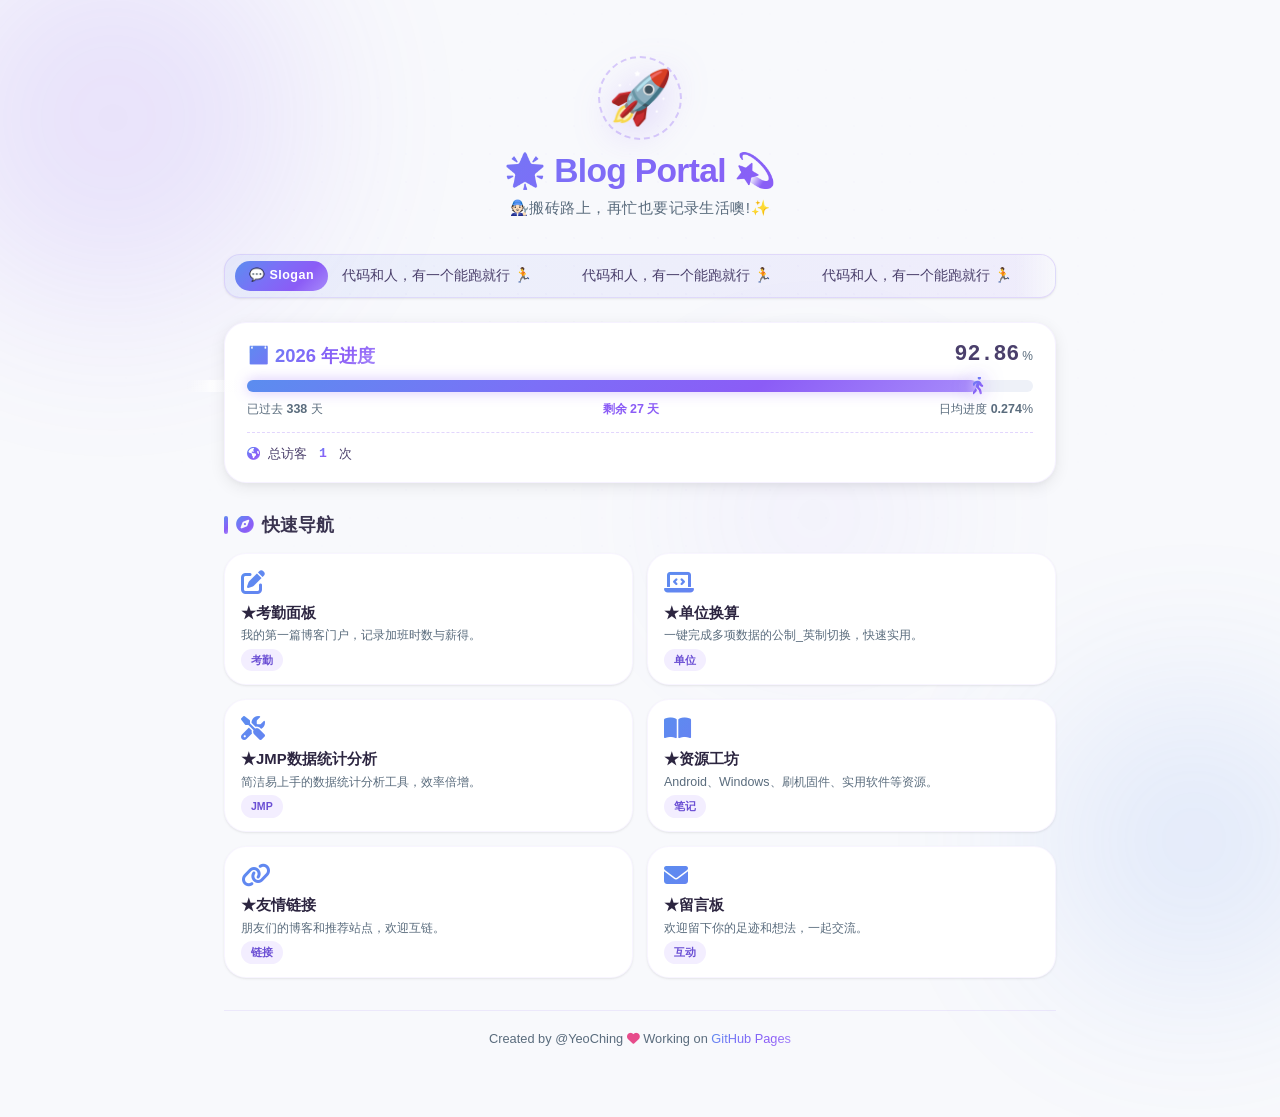
==== commit 770a038b: "更新 index.html" ====
--- a/index.html
+++ b/index.html
@@ -3,7 +3,7 @@
 <head>
     <meta charset="UTF-8">
     <meta name="viewport" content="width=device-width, initial-scale=1.0, user-scalable=yes">
-    <title>博客门户 · 打工人导航站</title>
+    <title>博客门户 · 导航站</title>
     <link rel="stylesheet" href="https://cdnjs.cloudflare.com/ajax/libs/font-awesome/6.5.1/css/all.min.css">
 
     <style>
@@ -970,11 +970,11 @@
                 <div class="logo-ring"></div>
             </div>
             <h1 class="site-title">🌟 Blog Portal 💫</h1>
-            <p class="site-subtitle">🧑🏻‍🔧 搬砖路上，再忙也要记录生活哟! ✨</p>
+            <p class="site-subtitle">🧑🏻‍🔧搬砖路上，再忙也要记录生活噢!✨</p>
         </header>
 
         <div class="marquee-banner">
-            <span class="marquee-label">💬 Slogans</span>
+            <span class="marquee-label">💬 Slogan</span>
             <div class="marquee-track"><div class="marquee-content" id="marqueeContent"></div></div>
         </div>
 
@@ -998,7 +998,7 @@
             </div>
             <div class="global-visits">
                 <i class="fa-solid fa-earth-americas"></i>
-                <span>总访问量</span>
+                <span>总访客</span>
                 <span class="visits-number" id="globalVisitsCount">---</span>
                 <span>次</span>
             </div>
@@ -1010,7 +1010,7 @@
         </section>
 
         <footer class="footer">
-            <p>Designed by @YeoChing <span class="heart"><i class="fa-solid fa-heart"></i></span> Working on <a href="https://pages.github.com" target="_blank" rel="noopener">GitHub Pages</a></p>
+            <p>Created by @YeoChing <span class="heart"><i class="fa-solid fa-heart"></i></span> Working on <a href="https://pages.github.com" target="_blank" rel="noopener">GitHub Pages</a></p>
         </footer>
     </div>
 
@@ -1033,16 +1033,16 @@
     <script>
         (function() {
             const DEFAULT_LINKS = [
-                { title: '-考勤面板', url: 'Over_Time.html', desc: '我的第一篇博客门户，记录加班时数与薪得。', icon: 'fa-solid fa-pen-to-square',
+                { title: '★考勤面板', url: 'Over_Time.html', desc: '我的第一篇博客门户，记录加班时数与薪得。', icon: 'fa-solid fa-pen-to-square',
                     tag: '考勤' },
-                { title: '-单位换算', url: 'Unit_Trans.html', desc: '一键完成多项数据的公制_英制切换，快速实用。', icon: 'fa-solid fa-laptop-code',
+                { title: '★单位换算', url: 'Unit_Trans.html', desc: '一键完成多项数据的公制_英制切换，快速实用。', icon: 'fa-solid fa-laptop-code',
                     tag: '单位' },
-                { title: '-JMP数据统计分析', url: 'JMP_Pro.html', desc: '简洁易上手的数据统计分析工具，效率倍增。', icon: 'fa-solid fa-screwdriver-wrench',
+                { title: '★JMP数据统计分析', url: 'JMP_Pro.html', desc: '简洁易上手的数据统计分析工具，效率倍增。', icon: 'fa-solid fa-screwdriver-wrench',
                     tag: 'JMP' },
-                { title: '-阅读书单', url: 'reading.html', desc: '最近在读的书和阅读笔记整理，持续更新中。', icon: 'fa-solid fa-book-open',
+                { title: '★资源工坊', url: 'Resource_Shop.html', desc: 'Android、Windows、刷机固件、实用软件等资源。', icon: 'fa-solid fa-book-open',
                 tag: '笔记' },
-                { title: '-友情链接', url: 'friends.html', desc: '朋友们的博客和推荐站点，欢迎互链。', icon: 'fa-solid fa-link', tag: '链接' },
-                { title: '-留言板', url: 'guestbook.html', desc: '欢迎留下你的足迹和想法，一起交流。', icon: 'fa-solid fa-envelope',
+                { title: '★友情链接', url: 'friends.html', desc: '朋友们的博客和推荐站点，欢迎互链。', icon: 'fa-solid fa-link', tag: '链接' },
+                { title: '★留言板', url: 'guestbook.html', desc: '欢迎留下你的足迹和想法，一起交流。', icon: 'fa-solid fa-envelope',
                 tag: '互动' }
             ];
 
@@ -1324,7 +1324,7 @@
                     if (!debugBadge) {
                         debugBadge = document.createElement('div');
                         debugBadge.className = 'debug-badge';
-                        debugBadge.innerHTML = '🔧 调试模式 (可编辑&拖拽排序卡片)';
+                        debugBadge.innerHTML = '🔧 调试模式';
                         document.body.appendChild(debugBadge);
                     } else {
                         debugBadge.style.display = 'flex';
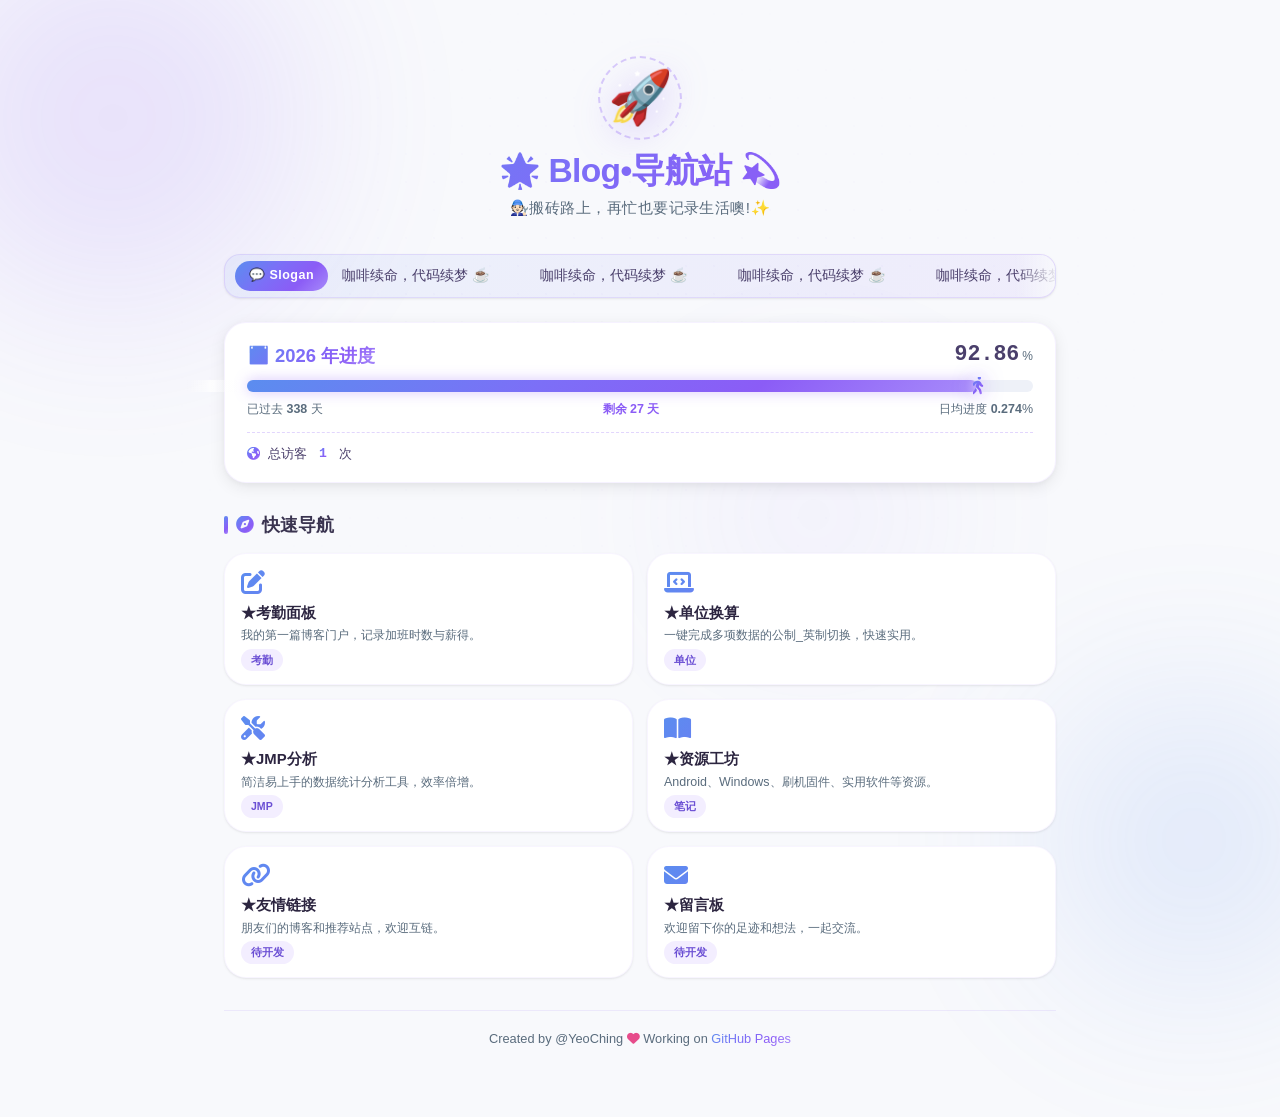
==== commit 45656d3e: "更新 index.html" ====
--- a/index.html
+++ b/index.html
@@ -3,7 +3,7 @@
 <head>
     <meta charset="UTF-8">
     <meta name="viewport" content="width=device-width, initial-scale=1.0, user-scalable=yes">
-    <title>博客门户 · 导航站</title>
+    <title>博客 · 导航站</title>
     <link rel="stylesheet" href="https://cdnjs.cloudflare.com/ajax/libs/font-awesome/6.5.1/css/all.min.css">
 
     <style>
@@ -969,7 +969,7 @@
                 <span class="logo-emoji" title="打工人小火箭 · 连点7次开启调试模式">🚀</span>
                 <div class="logo-ring"></div>
             </div>
-            <h1 class="site-title">🌟 Blog Portal 💫</h1>
+            <h1 class="site-title">🌟 Blog•导航站 💫</h1>
             <p class="site-subtitle">🧑🏻‍🔧搬砖路上，再忙也要记录生活噢!✨</p>
         </header>
 
@@ -1037,13 +1037,13 @@
                     tag: '考勤' },
                 { title: '★单位换算', url: 'Unit_Trans.html', desc: '一键完成多项数据的公制_英制切换，快速实用。', icon: 'fa-solid fa-laptop-code',
                     tag: '单位' },
-                { title: '★JMP数据统计分析', url: 'JMP_Pro.html', desc: '简洁易上手的数据统计分析工具，效率倍增。', icon: 'fa-solid fa-screwdriver-wrench',
+                { title: '★JMP分析', url: 'JMP_Pro.html', desc: '简洁易上手的数据统计分析工具，效率倍增。', icon: 'fa-solid fa-screwdriver-wrench',
                     tag: 'JMP' },
                 { title: '★资源工坊', url: 'Resource_Shop.html', desc: 'Android、Windows、刷机固件、实用软件等资源。', icon: 'fa-solid fa-book-open',
                 tag: '笔记' },
-                { title: '★友情链接', url: 'friends.html', desc: '朋友们的博客和推荐站点，欢迎互链。', icon: 'fa-solid fa-link', tag: '链接' },
+                { title: '★友情链接', url: 'friends.html', desc: '朋友们的博客和推荐站点，欢迎互链。', icon: 'fa-solid fa-link', tag: '待开发' },
                 { title: '★留言板', url: 'guestbook.html', desc: '欢迎留下你的足迹和想法，一起交流。', icon: 'fa-solid fa-envelope',
-                tag: '互动' }
+                tag: '待开发' }
             ];
 
             let linksData = [];
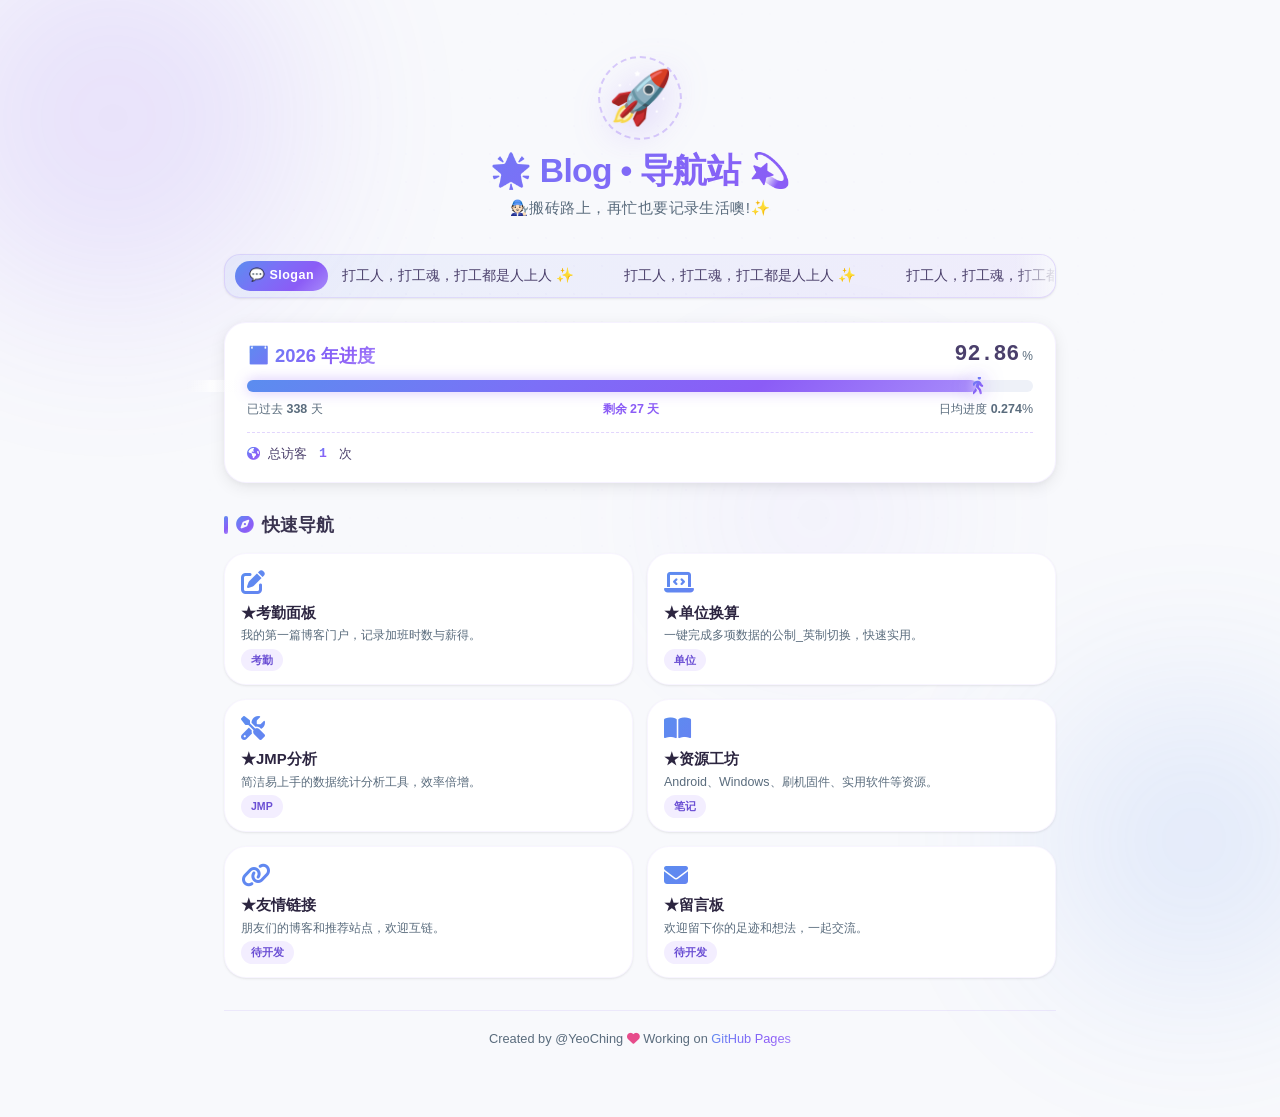
==== commit 188be5ff: "更新 index.html" ====
--- a/index.html
+++ b/index.html
@@ -969,7 +969,7 @@
                 <span class="logo-emoji" title="打工人小火箭 · 连点7次开启调试模式">🚀</span>
                 <div class="logo-ring"></div>
             </div>
-            <h1 class="site-title">🌟 Blog•导航站 💫</h1>
+            <h1 class="site-title">🌟 Blog • 导航站 💫</h1>
             <p class="site-subtitle">🧑🏻‍🔧搬砖路上，再忙也要记录生活噢!✨</p>
         </header>
 
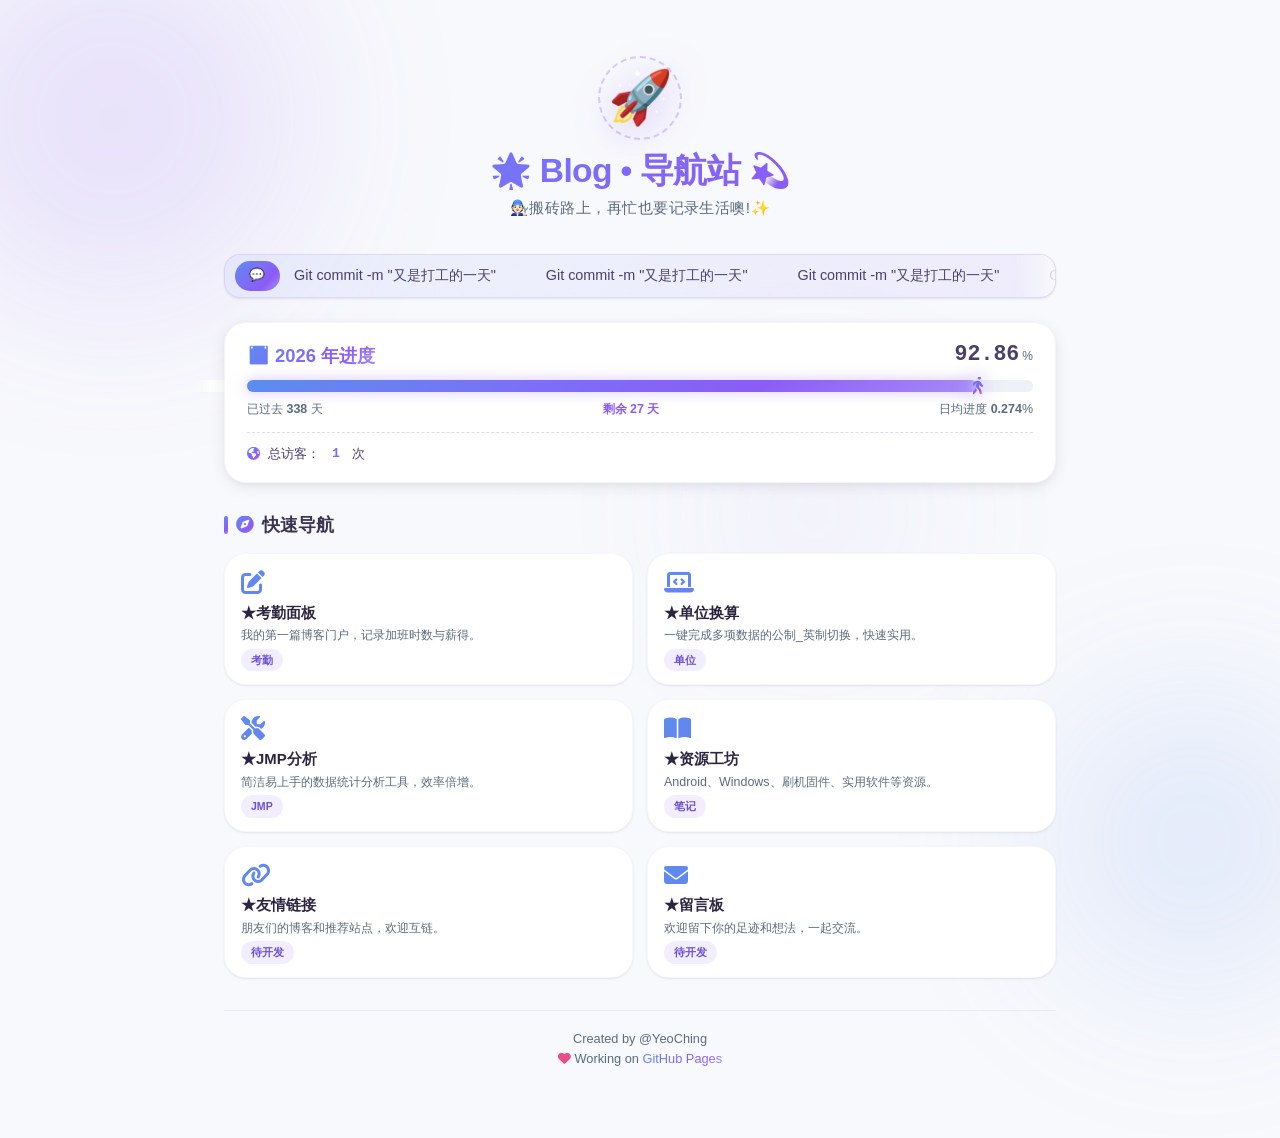
==== commit b30fd0f7: "更新 index.html" ====
--- a/index.html
+++ b/index.html
@@ -974,7 +974,7 @@
         </header>
 
         <div class="marquee-banner">
-            <span class="marquee-label">💬 Slogan</span>
+            <span class="marquee-label">💬</span>
             <div class="marquee-track"><div class="marquee-content" id="marqueeContent"></div></div>
         </div>
 
@@ -998,7 +998,7 @@
             </div>
             <div class="global-visits">
                 <i class="fa-solid fa-earth-americas"></i>
-                <span>总访客</span>
+                <span>总访客：</span>
                 <span class="visits-number" id="globalVisitsCount">---</span>
                 <span>次</span>
             </div>
@@ -1010,7 +1010,7 @@
         </section>
 
         <footer class="footer">
-            <p>Created by @YeoChing <span class="heart"><i class="fa-solid fa-heart"></i></span> Working on <a href="https://pages.github.com" target="_blank" rel="noopener">GitHub Pages</a></p>
+            <p>Created by @YeoChing <br><span class="heart"><i class="fa-solid fa-heart"></i></span> Working on <a href="https://pages.github.com" target="_blank" rel="noopener">GitHub Pages</a></p>
         </footer>
     </div>
 
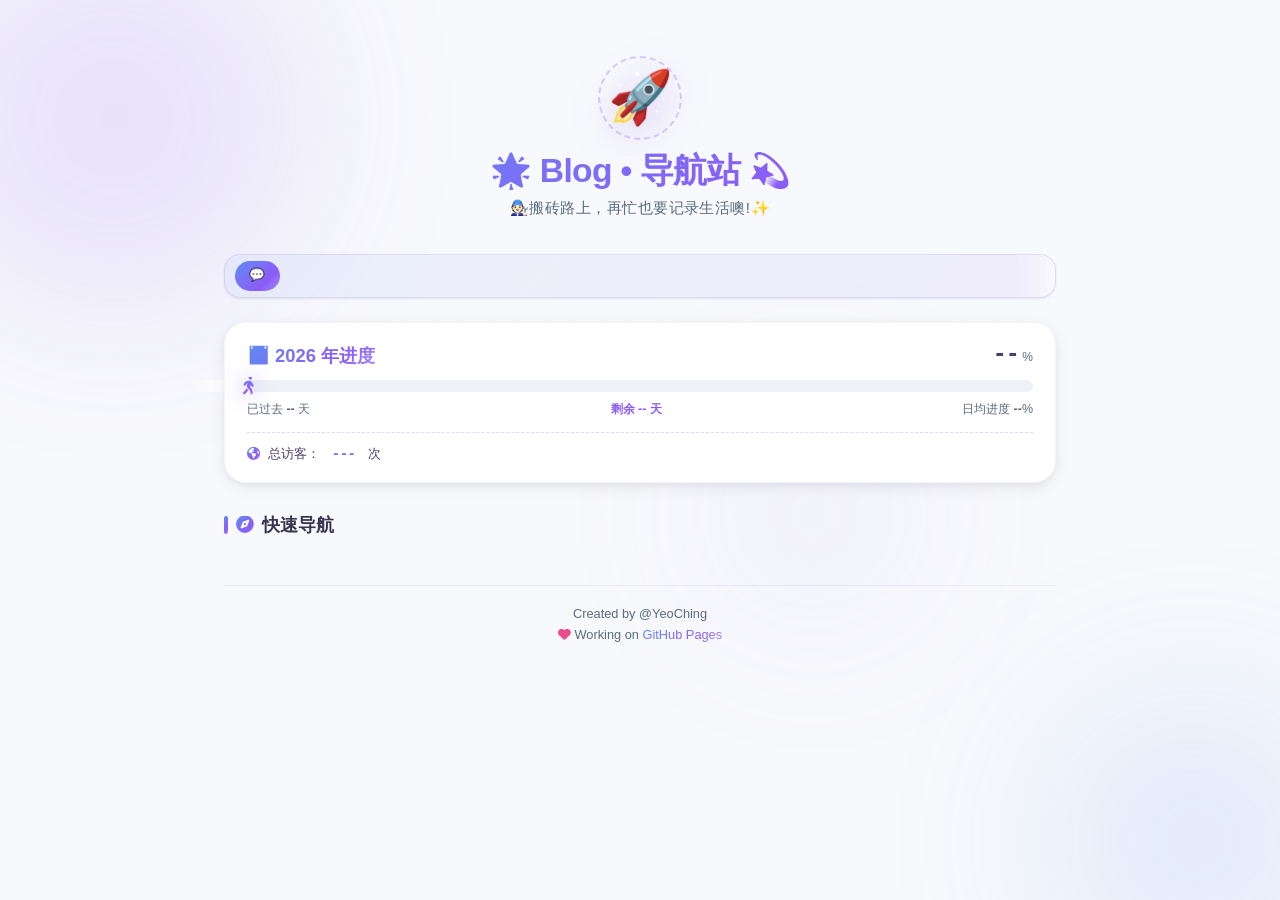
==== commit 13021e3c: "更新 index.html" ====
--- a/index.html
+++ b/index.html
@@ -1067,6 +1067,16 @@
                 '卷不动了，开摆！🛋️ …算了还是再卷一会儿', 'Ctrl+C、Ctrl+V 高级工程师 📋',
                 '我和成功之间，只差一个不报错的项目 🎯', '周一到周五：生存；周末：生活 🌈', '熬夜写代码的人，运气不会太差 🌙',
                 '老板画的饼，我一口都吃不下 🥞', '需求评审一时爽，代码重构火葬场 🔥', '今天你debug了吗？🐞',
+'今天也是努力搬砖的一天！','加班使我快乐，薪资让我心安。','打工路上，无问东西。','科技让生活更美好，钱包也更鼓。',
+            '向钱看，向厚赚！','平凡岗位，闪耀青春。','努力从未被辜负，加班也得有度。','代码敲不完，薪水继续涨。',
+            '工资不够，时间来凑。','打工人的世界，只有干与更干！','今天搬砖不狠，明天地位不稳！','上班精神差，来杯咖啡吧 ☕',
+            '打工是为了早日退休！','摸鱼一时爽，一直摸鱼一直爽','别跟我谈理想，我的理想是不上班','只要班上得够快，寂寞就追不上我',
+            '明天还得来...算了不想了','工资到手，活儿到手','不是在打工，就是在去打工的路上！','卷不过就躺，躺不住就卷！',
+            '打工人，打工魂，打工都是人上人！','今天又是元气满满的一天！（骗人的）','宇宙的尽头是铁岭，人生的尽头是上班……',
+            '生活不止眼前的苟且，还有读不完的文档。','别人上班是赚钱，我上班是赚气！','周一到周五，痛苦面具戴起来。','周六周日，元气恢复中...',
+            '周五下午的我，已经在另一个世界了。','老板画饼我吃饼，大家都是饼中人。','工位是我的牢房，电脑是我的镣铐。',
+            '下班不积极，思想有问题。','今天的工作已经做完了吗？没有。但我饿了！','打工可能会少活十年，不打工你连命都不想要。',
+            '世界上最远的距离是周一到周五。','我爱工作，工作使我快乐（假的）…'
                 '代码和人，有一个能跑就行 🏃', '打工人终将崛起！🚀'
             ];
 
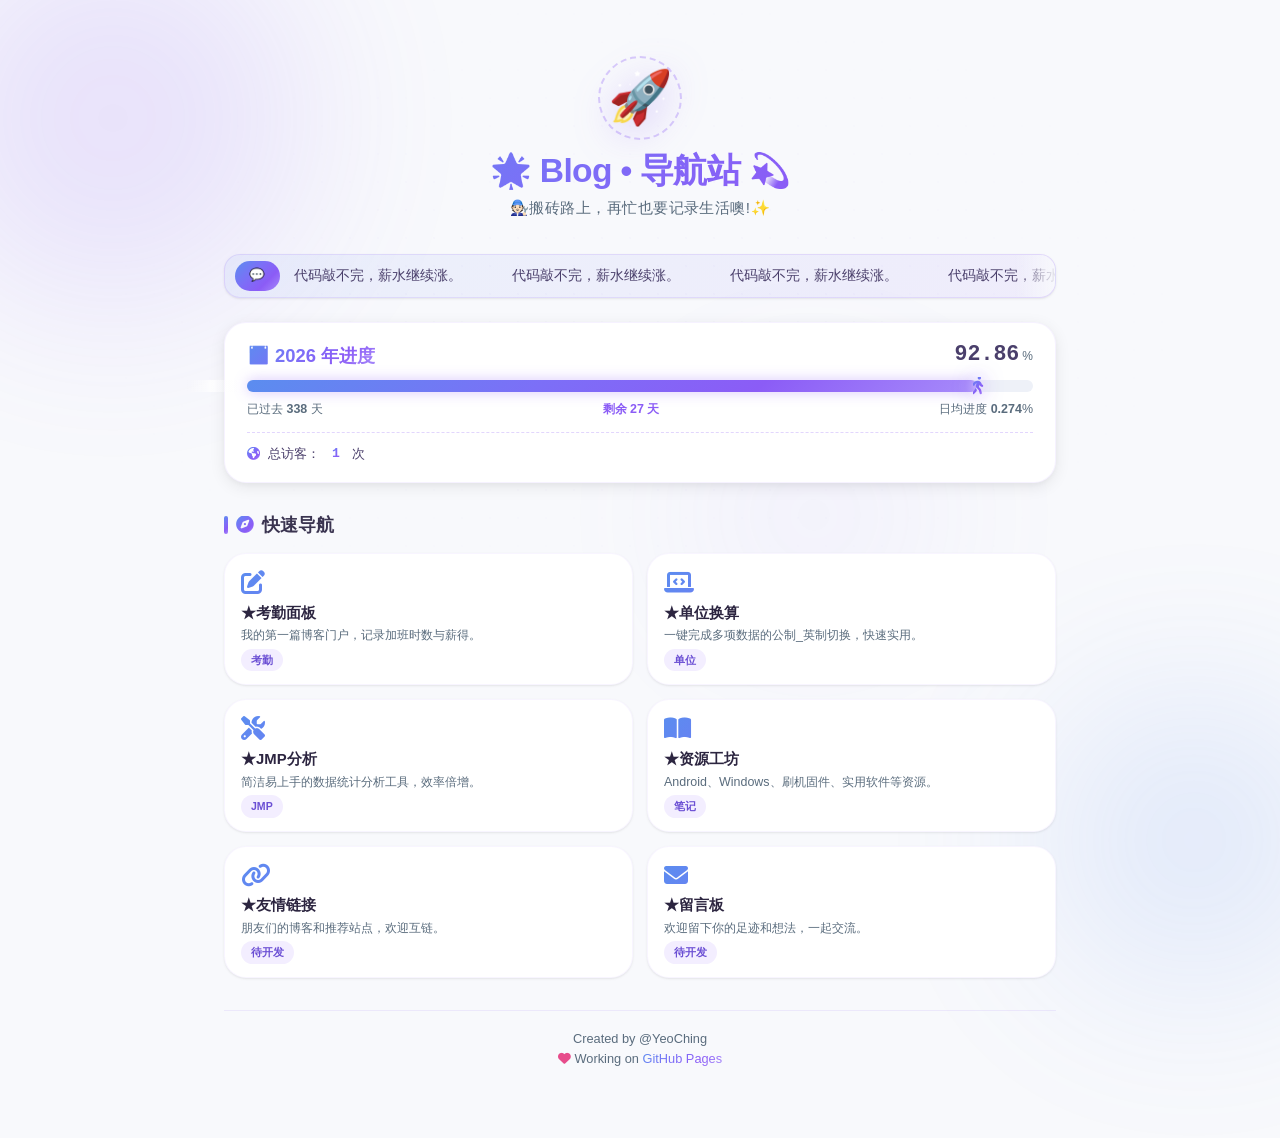
==== commit 0bf8f5cd: "更新 index.html" ====
--- a/index.html
+++ b/index.html
@@ -1057,28 +1057,28 @@
             let debugBadge = null;
 
             const slogans = [
-                '今天睡地板，明天当老板。', '拼一次，富三代，拼命才能不失败！💨', '想成功，先发疯，不顾一切向钱冲！🏃',
-                '今日搬砖不狠，明天地位不稳 💪', '代码敲得响，工资涨得慢 — 那也得敲！',
-                '白天写Bug，晚上修Bug，第二天继续写Bug 🔄', '摸鱼是一种生活态度 🐟 但别被老板发现！',
-                '只要我敲得够快，Bug就追不上我 ⚡', '打工人，打工魂，打工都是人上人 ✨', '生命不息，搬砖不止 🧱',
-                '需求改了一百遍，我待需求如初恋 💔', '今天也是元气满满的打工人！☀️（骗自己的）', '咖啡续命，代码续梦 ☕',
-                '我不是在写代码，我是在创造世界 🌍', 'Deadline是第一生产力 ⏰', '键盘敲烂，工资过万 💰（希望如此）',
-                'Git commit -m "又是打工的一天"', '世界上本没有Bug，写的人多了就有了 🐛',
-                '卷不动了，开摆！🛋️ …算了还是再卷一会儿', 'Ctrl+C、Ctrl+V 高级工程师 📋',
-                '我和成功之间，只差一个不报错的项目 🎯', '周一到周五：生存；周末：生活 🌈', '熬夜写代码的人，运气不会太差 🌙',
-                '老板画的饼，我一口都吃不下 🥞', '需求评审一时爽，代码重构火葬场 🔥', '今天你debug了吗？🐞',
-'今天也是努力搬砖的一天！','加班使我快乐，薪资让我心安。','打工路上，无问东西。','科技让生活更美好，钱包也更鼓。',
-            '向钱看，向厚赚！','平凡岗位，闪耀青春。','努力从未被辜负，加班也得有度。','代码敲不完，薪水继续涨。',
-            '工资不够，时间来凑。','打工人的世界，只有干与更干！','今天搬砖不狠，明天地位不稳！','上班精神差，来杯咖啡吧 ☕',
-            '打工是为了早日退休！','摸鱼一时爽，一直摸鱼一直爽','别跟我谈理想，我的理想是不上班','只要班上得够快，寂寞就追不上我',
-            '明天还得来...算了不想了','工资到手，活儿到手','不是在打工，就是在去打工的路上！','卷不过就躺，躺不住就卷！',
-            '打工人，打工魂，打工都是人上人！','今天又是元气满满的一天！（骗人的）','宇宙的尽头是铁岭，人生的尽头是上班……',
-            '生活不止眼前的苟且，还有读不完的文档。','别人上班是赚钱，我上班是赚气！','周一到周五，痛苦面具戴起来。','周六周日，元气恢复中...',
-            '周五下午的我，已经在另一个世界了。','老板画饼我吃饼，大家都是饼中人。','工位是我的牢房，电脑是我的镣铐。',
-            '下班不积极，思想有问题。','今天的工作已经做完了吗？没有。但我饿了！','打工可能会少活十年，不打工你连命都不想要。',
-            '世界上最远的距离是周一到周五。','我爱工作，工作使我快乐（假的）…'
-                '代码和人，有一个能跑就行 🏃', '打工人终将崛起！🚀'
-            ];
+    '今天睡地板，明天当老板。', '拼一次，富三代，拼命才能不失败！💨', '想成功，先发疯，不顾一切向钱冲！🏃',
+    '今日搬砖不狠，明天地位不稳 💪', '代码敲得响，工资涨得慢 — 那也得敲！',
+    '白天写Bug，晚上修Bug，第二天继续写Bug 🔄', '摸鱼是一种生活态度 🐟 但别被老板发现！',
+    '只要我敲得够快，Bug就追不上我 ⚡', '打工人，打工魂，打工都是人上人 ✨', '生命不息，搬砖不止 🧱',
+    '需求改了一百遍，我待需求如初恋 💔', '今天也是元气满满的打工人！☀️（骗自己的）', '咖啡续命，代码续梦 ☕',
+    '我不是在写代码，我是在创造世界 🌍', 'Deadline是第一生产力 ⏰', '键盘敲烂，工资过万 💰（希望如此）',
+    'Git commit -m "又是打工的一天"', '世界上本没有Bug，写的人多了就有了 🐛',
+    '卷不动了，开摆！🛋️ …算了还是再卷一会儿', 'Ctrl+C、Ctrl+V 高级工程师 📋',
+    '我和成功之间，只差一个不报错的项目 🎯', '周一到周五：生存；周末：生活 🌈', '熬夜写代码的人，运气不会太差 🌙',
+    '老板画的饼，我一口都吃不下 🥞', '需求评审一时爽，代码重构火葬场 🔥', '今天你debug了吗？🐞',
+    '今天也是努力搬砖的一天！','加班使我快乐，薪资让我心安。','打工路上，无问东西。','科技让生活更美好，钱包也更鼓。',
+    '向钱看，向厚赚！','平凡岗位，闪耀青春。','努力从未被辜负，加班也得有度。','代码敲不完，薪水继续涨。',
+    '工资不够，时间来凑。','打工人的世界，只有干与更干！','今天搬砖不狠，明天地位不稳！','上班精神差，来杯咖啡吧 ☕',
+    '打工是为了早日退休！','摸鱼一时爽，一直摸鱼一直爽','别跟我谈理想，我的理想是不上班','只要班上得够快，寂寞就追不上我',
+    '明天还得来...算了不想了','工资到手，活儿到手','不是在打工，就是在去打工的路上！','卷不过就躺，躺不住就卷！',
+    '打工人，打工魂，打工都是人上人！','今天又是元气满满的一天！（骗人的）','宇宙的尽头是铁岭，人生的尽头是上班……',
+    '生活不止眼前的苟且，还有读不完的文档。','别人上班是赚钱，我上班是赚气！','周一到周五，痛苦面具戴起来。','周六周日，元气恢复中...',
+    '周五下午的我，已经在另一个世界了。','老板画饼我吃饼，大家都是饼中人。','工位是我的牢房，电脑是我的镣铐。',
+    '下班不积极，思想有问题。','今天的工作已经做完了吗？没有。但我饿了！','打工可能会少活十年，不打工你连命都不想要。',
+    '世界上最远的距离是周一到周五。','我爱工作，工作使我快乐（假的）…',   // ← 这里加上了逗号
+    '代码和人，有一个能跑就行 🏃', '打工人终将崛起！🚀'
+];
 
             function getRandomSlogan() {
                 const last = localStorage.getItem('blog_last_slogan_idx');
